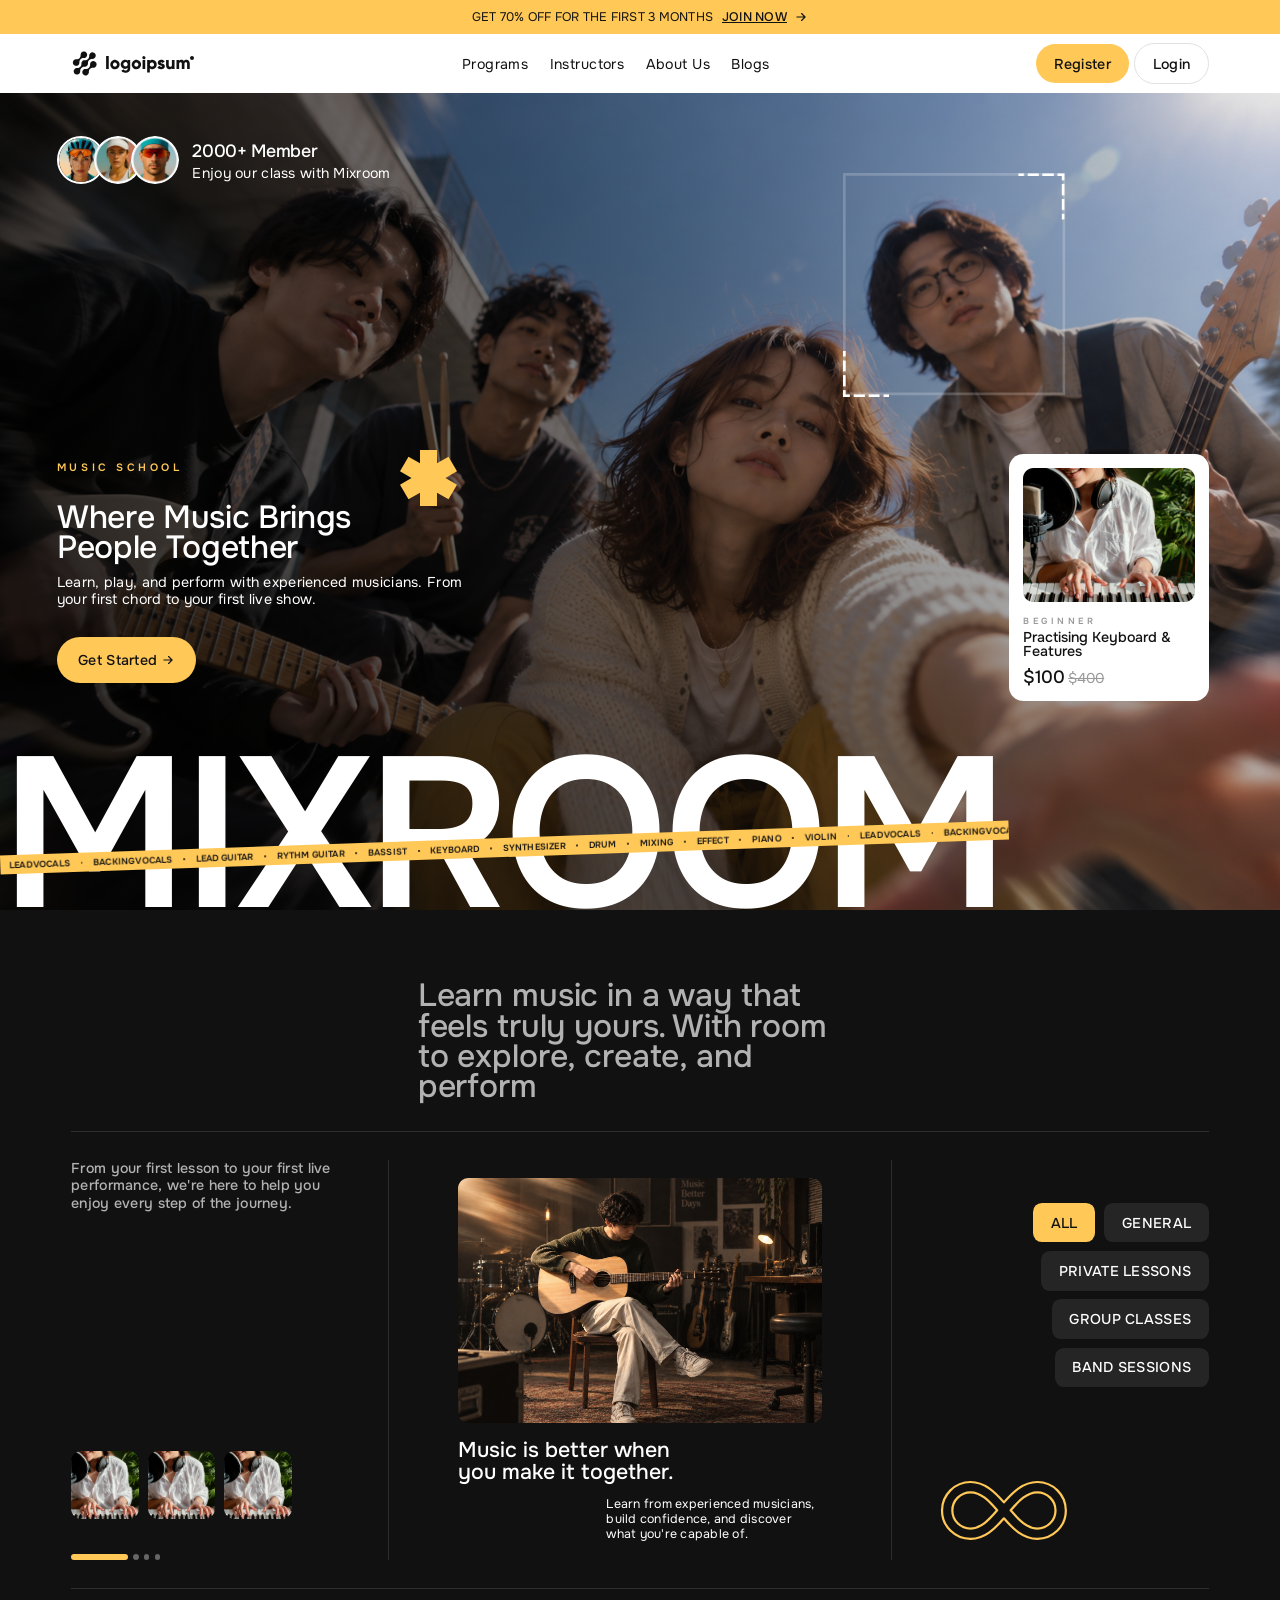
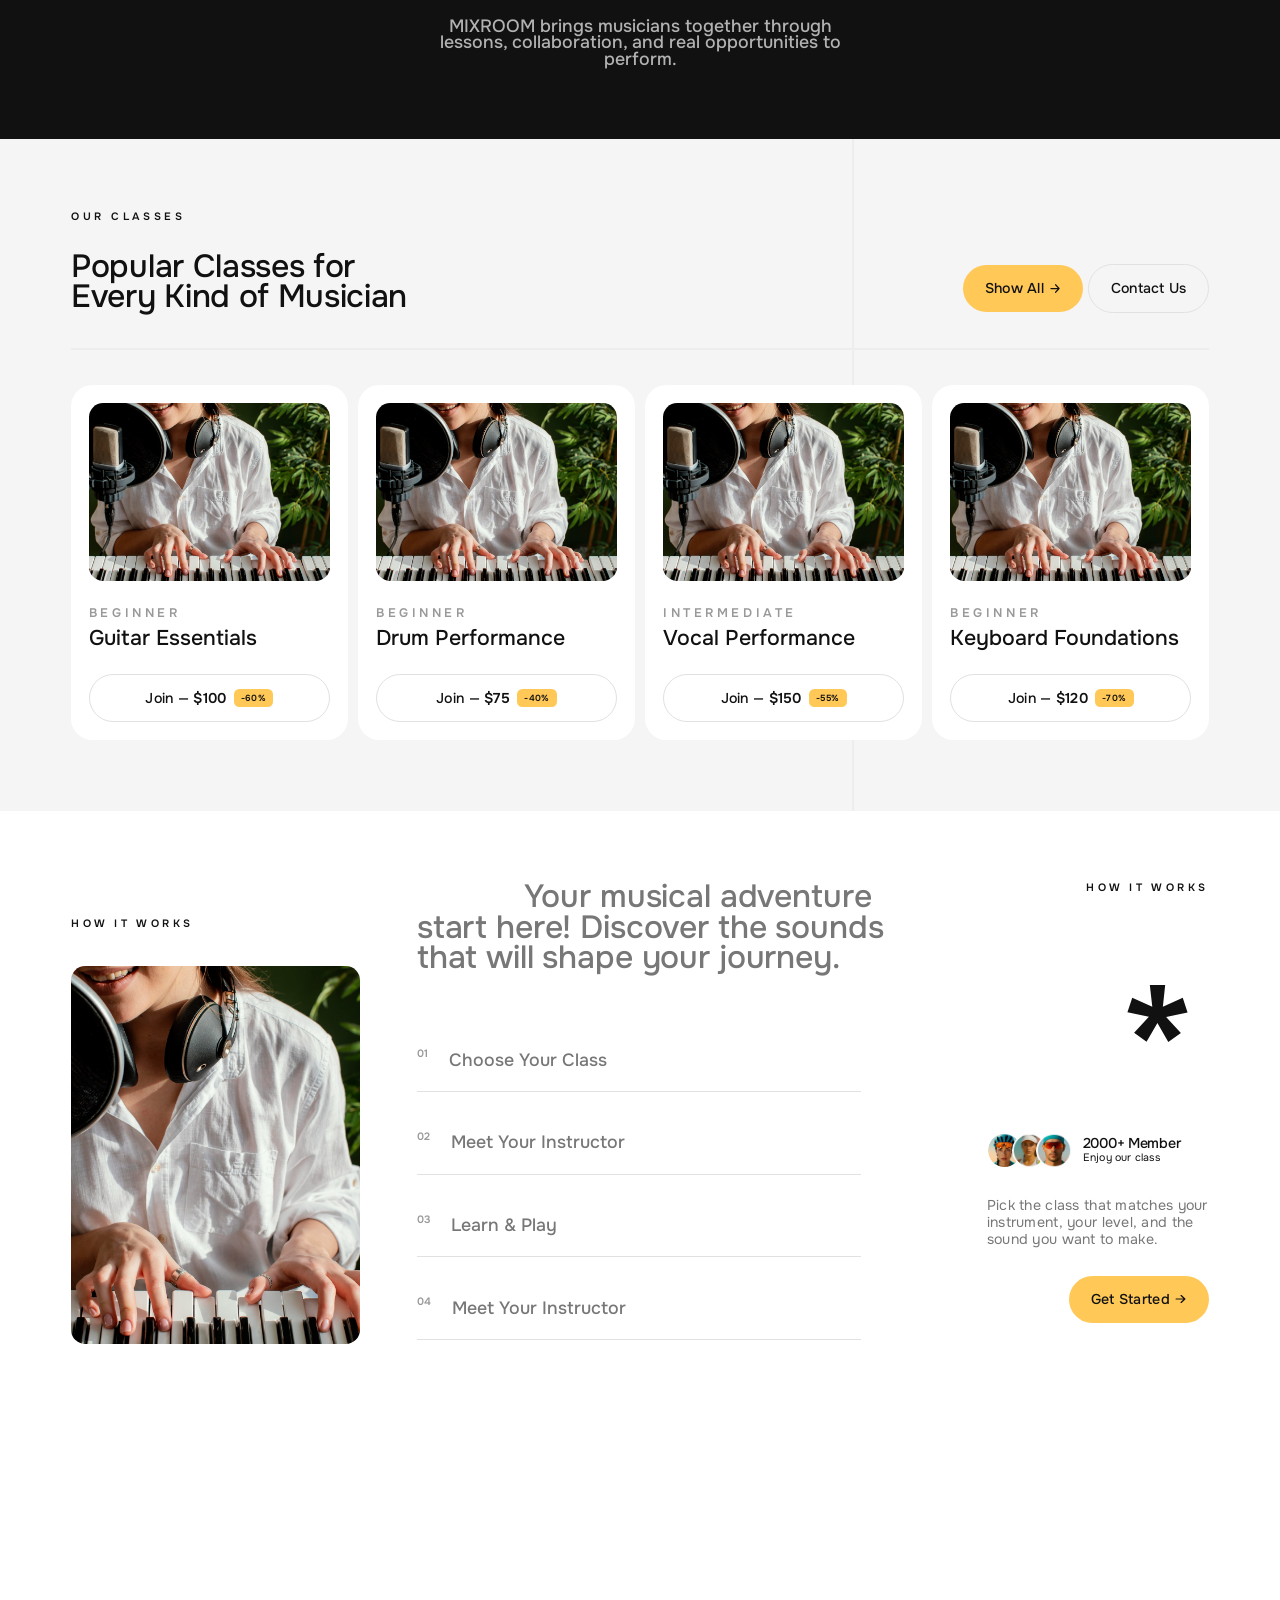
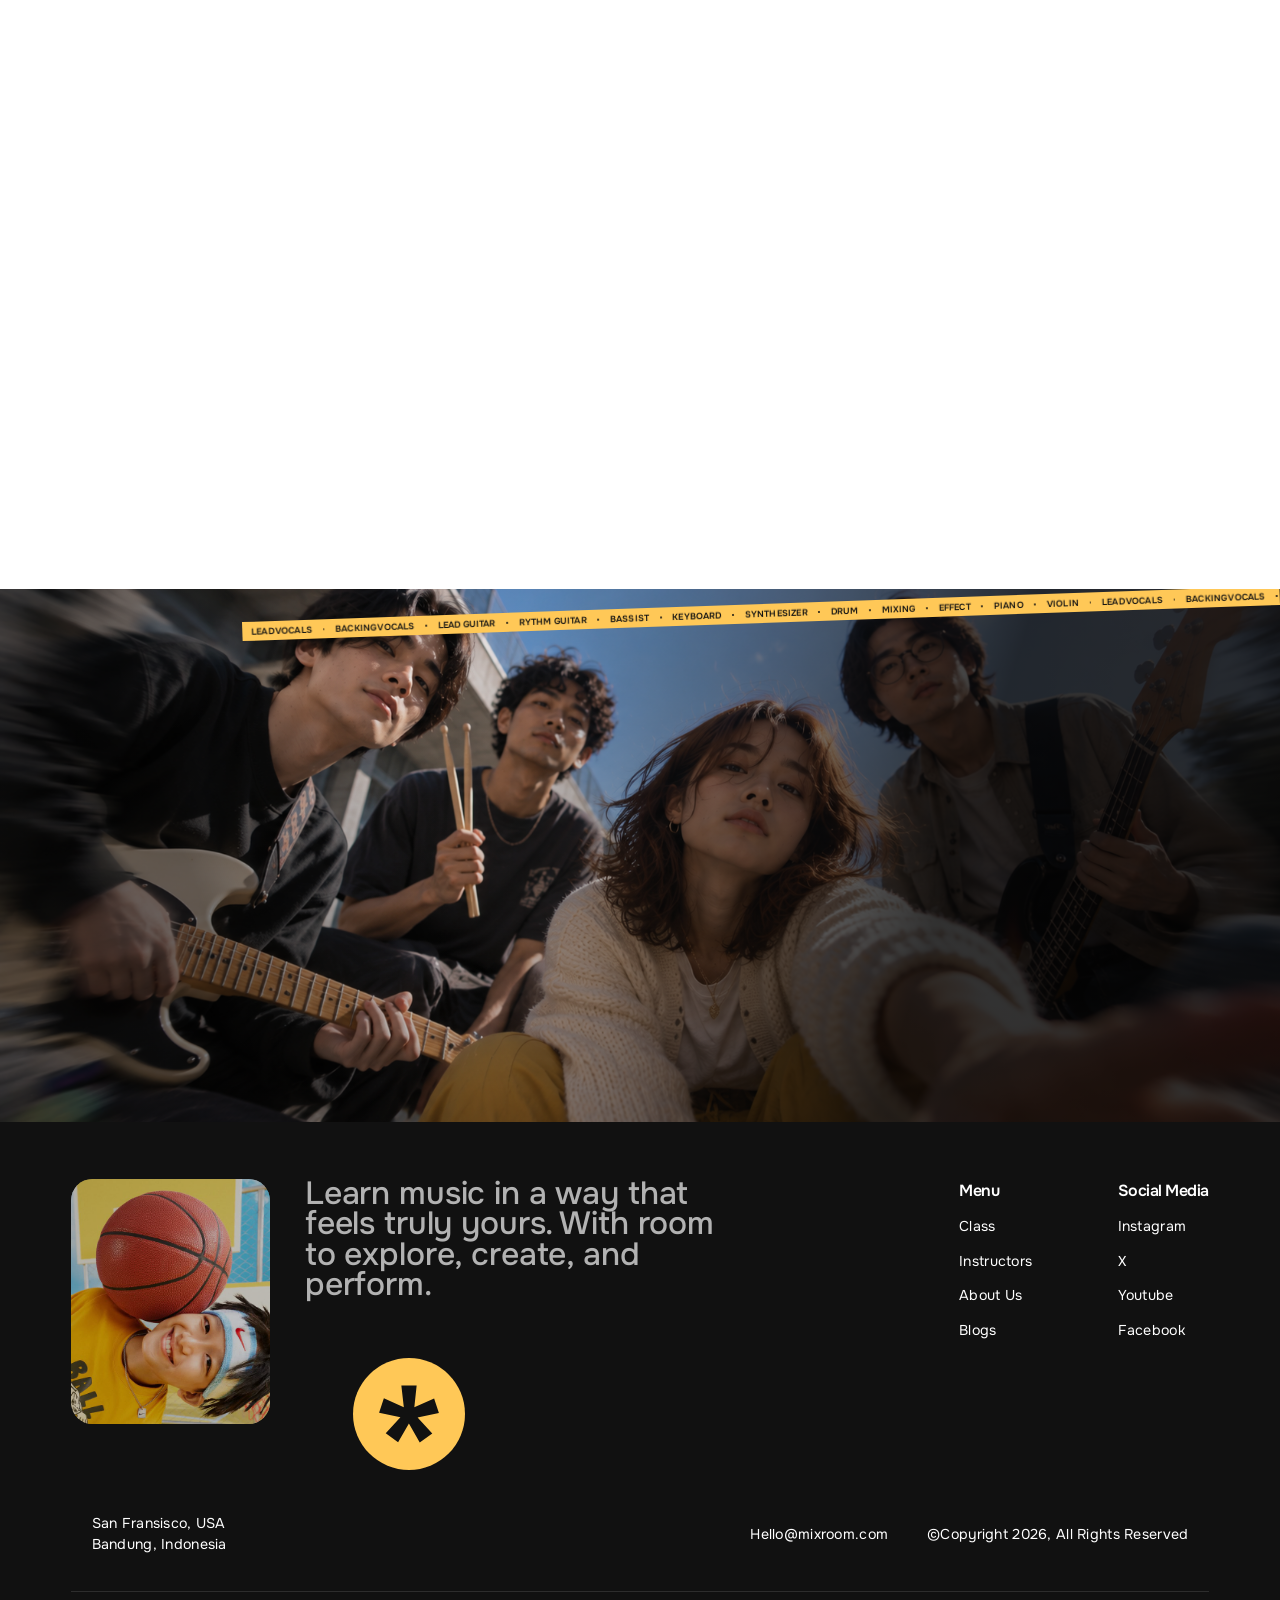
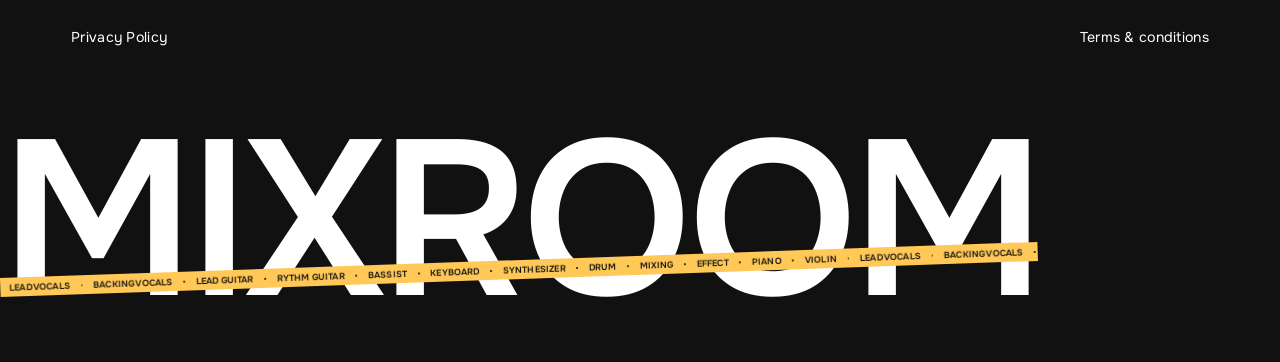
==== index.html @ 3aa2ef8a "Mixroom site: home, programs, blogs, and article pages Static, self-contained build from Figma with " ====
<!DOCTYPE html>
<html lang="en">
<head>
<meta charset="UTF-8" />
<meta name="viewport" content="width=device-width, initial-scale=1.0" />
<title>Mixroom</title>
<meta name="description" content="Mixroom — Where Music Brings People Together. Learn, play, and perform with experienced musicians." />
<link rel="preconnect" href="https://fonts.googleapis.com" />
<link rel="preconnect" href="https://fonts.gstatic.com" crossorigin />
<link href="https://fonts.googleapis.com/css2?family=Onest:wght@100..900&display=swap" rel="stylesheet" />
<link rel="stylesheet" href="styles.css" />
</head>
<body>
<div id="stage"><div id="scaler">
<div class="page">

  <!-- TOPBAR -->
  <div class="topbar">
    <p class="t">GET 70% OFF FOR THE FIRST 3 MONTHS</p>
    <div class="join">
      <a href="#">JOIN NOW</a>
      <img class="ic16" src="assets/arrow-right.svg" alt="" />
    </div>
  </div>

  <!-- NAV -->
  <div class="nav">
    <div class="nav-in">
      <img class="nav-logo" src="assets/logo.svg" alt="Mixroom" />
      <nav class="nav-links">
        <a href="program.html">Programs</a><a href="#">Instructors</a><a href="#">About Us</a><a href="blogs.html">Blogs</a>
      </nav>
      <div class="nav-cta">
        <div class="pill yellow">Register</div>
        <div class="pill ghost">Login</div>
      </div>
    </div>
  </div>

  <!-- HERO -->
  <div class="hero">
    <div class="bg"><img src="assets/hero-band.png" alt="" /><div class="grad"></div></div>

    <div class="membership anim-mem">
      <div class="avatars">
        <div class="a b"><img src="assets/ellipse-1548.png" alt=""/></div>
        <div class="a o"><img src="assets/ellipse-1549.png" alt=""/></div>
        <div class="a"><img src="assets/ellipse-1550.png" alt=""/></div>
      </div>
      <div class="mtexts">
        <div class="mc">2000+ Member</div>
        <div class="md">Enjoy our class with Mixroom</div>
      </div>
    </div>

    <svg class="deco-square" width="250" height="250" viewBox="0 0 250 250" fill="none" aria-hidden="true">
      <rect class="draw-rect" x="1.5" y="1.5" width="247" height="247" stroke="#ffffff" stroke-opacity="0.2" stroke-width="3"/>
    </svg>
    <div class="deco-br"><img src="assets/rect-34624747.png" alt=""/></div>
    <div class="deco-tr"><img src="assets/rect-34624748.png" alt=""/></div>

    <div class="hero-copy">
      <div class="eyebrow anim d1">MUSIC SCHOOL</div>
      <div class="ttl">
        <h1 class="anim d2">Where Music Brings<br>People Together</h1>
        <p class="sub anim d3">Learn, play, and perform with experienced musicians. From<br>your first chord to your first live show.</p>
      </div>
      <a class="btn yellow anim d4" href="#">Get Started <img class="ic16" src="assets/arrow-right.svg" alt=""/></a>
    </div>

    <div class="hero-card anim-card">
      <div class="img"><img src="assets/rect-34624749.png" alt=""/></div>
      <div>
        <div class="lvl">BEGINNER</div>
        <div class="nm">Practising Keyboard &amp; Features</div>
        <div class="price"><span class="now">$100</span><span class="was">$400</span></div>
      </div>
    </div>

    <div class="hero-aster"><img src="assets/asterisk2.svg" alt="" style="width:100%;height:100%"/></div>

    <div class="bigword anim-word">MIXROOM</div>
    <div class="marquee-wrap"><div class="rot"><div class="marquee"><div class="mtrack" data-marquee></div></div></div></div>
  </div>

  <!-- LEARN (dark) -->
  <div class="learn reveal">
    <h2>Learn music in a way that feels truly yours. <span class="muted">With room to explore, create, and perform</span></h2>
    <div class="hr-dark"></div>
    <div class="learn-grid">
      <div class="lg-col">
        <div class="top">From your first lesson to your first live performance, we're here to help you enjoy every step of the journey.</div>
        <div class="lg-bottom">
          <div class="thumbs">
            <div class="t"><img src="assets/rect-34624749.png" alt=""/></div>
            <div class="t"><img src="assets/rect-34624749.png" alt=""/></div>
            <div class="t"><img src="assets/rect-34624749.png" alt=""/></div>
          </div>
          <div class="dots learn-dots"></div>
        </div>
      </div>
      <div class="vr-dark"></div>
      <div class="learn-card">
        <div class="img learn-imgwrap">
          <img src="assets/rect-34624750.png" alt="" class="learn-slide"/>
          <img src="assets/rect-34624750.png" alt="" class="learn-slide learn-slide-b"/>
        </div>
        <div style="display:flex;flex-direction:column;gap:16px;width:100%">
          <h3>Music is better when you make it together.</h3>
          <div class="row"><p>Learn from experienced musicians, build confidence, and discover what you're capable of.</p></div>
        </div>
      </div>
      <div class="vr-dark"></div>
      <div class="lg-col pills">
        <div class="pill-wrap">
          <div class="cat on">ALL</div>
          <div class="cat off">GENERAL</div>
          <div class="cat off">PRIVATE LESSONS</div>
          <div class="cat off">GROUP CLASSES</div>
          <div class="cat off">BAND SESSIONS</div>
        </div>
        <div class="infinity">
          <svg viewBox="0 0 139.327 64" fill="none" aria-hidden="true" style="width:100%;height:100%;overflow:visible">
            <path class="draw-inf" d="M107.155 64C91.3003 64 80.0612 52.945 69.6637 40.8541C59.1796 53.0192 47.9751 64 32.173 64C14.432 64 0 49.6447 0 32C0 14.3553 14.432 0 32.173 0C48.0328 0 59.6146 11.2816 69.6637 22.9069C79.7072 11.2935 91.3003 0 107.155 0C124.897 0 139.327 14.3553 139.327 32C139.327 49.6447 124.889 64 107.155 64ZM77.2746 31.8833C86.6849 42.9208 95.782 52.3633 107.155 52.3633C118.493 52.3633 127.717 43.2351 127.717 32.0057C127.717 20.7824 118.493 11.6486 107.155 11.6486C95.6137 11.6429 86.5223 21.0328 77.2746 31.8833ZM32.173 11.6429C20.8352 11.6429 11.6106 20.7762 11.6106 32C11.6106 43.2295 20.8352 52.3571 32.173 52.3571C43.6038 52.3571 52.7298 42.8319 62.0528 31.872C52.7938 21.0328 43.708 11.6429 32.173 11.6429Z" fill="#FFC857" stroke="#FFC857" stroke-width="2.5" style="fill-opacity:0"/>
          </svg>
        </div>
      </div>
    </div>
    <div class="hr-dark"></div>
    <div class="tag">MIXROOM brings musicians together through lessons, collaboration, and real opportunities to perform.</div>
  </div>

  <!-- CLASSES (grey) -->
  <div class="classes">
    <div class="vline"></div>
    <div class="sec-head">
      <div class="l">
        <div class="kicker">OUR CLASSES</div>
        <div class="sec-title" style="width:386.749px">Popular Classes for Every Kind of Musician</div>
      </div>
      <div class="r" style="display:flex;gap:6px;align-items:center">
        <a class="btn yellow" href="program.html">Show All <img class="ic16" src="assets/arrow-right.svg" alt=""/></a>
        <a class="btn ghost" href="program.html" style="border-width:1.49px">Contact Us</a>
      </div>
    </div>
    <div class="hr-light"></div>
    <div class="cards" id="class-cards"></div>
  </div>

  <!-- HOW IT WORKS (pinned: scroll drives its content to completion before moving on) -->
  <div class="how-pin" id="how-pin">
   <div class="how-sticky">
    <div class="how">
    <div class="how-in">
      <div class="how-left">
        <div class="how-a">
          <div class="kicker">HOW IT WORKS</div>
          <div class="img"><img src="assets/rect-34624749.png" alt=""/></div>
        </div>
        <div class="how-b">
          <h2>Your musical adventure start here! <span class="muted">Discover the sounds that will shape your journey.</span></h2>
          <div class="steps">
            <div class="step" data-desc="Pick the class that matches your instrument, your level, and the sound you want to make."><span class="num">01</span><span class="lbl">Choose Your Class</span><img class="steparrow" src="assets/arrow-down-right.svg" alt=""/></div>
            <div class="step" data-desc="Get paired with an experienced musician who guides your progress every step of the way."><span class="num">02</span><span class="lbl">Meet Your Instructor</span><img class="steparrow" src="assets/arrow-down-right.svg" alt=""/></div>
            <div class="step" data-desc="Build your skills through practical lessons, guided practice, and songs you actually enjoy."><span class="num">03</span><span class="lbl">Learn &amp; Play</span><img class="steparrow" src="assets/arrow-down-right.svg" alt=""/></div>
            <div class="step" data-desc="Get paired with an experienced musician who guides your progress every step of the way."><span class="num">04</span><span class="lbl">Meet Your Instructor</span><img class="steparrow" src="assets/arrow-down-right.svg" alt=""/></div>
          </div>
        </div>
      </div>
      <div class="how-right">
        <div class="kicker">HOW IT WORKS</div>
        <div class="how-mark"><img src="assets/logo-mark.svg" alt="" style="width:100%;height:100%"/></div>
        <div class="how-r-b">
          <div class="how-mem">
            <div class="mem-row">
              <div class="mem-av">
                <div class="a b"><img src="assets/ellipse-1551.png" alt=""/></div>
                <div class="a o"><img src="assets/ellipse-1552.png" alt=""/></div>
                <div class="a"><img src="assets/ellipse-1553.png" alt=""/></div>
              </div>
              <div class="mem-tx"><div class="c">2000+ Member</div><div class="d">Enjoy our class</div></div>
            </div>
            <div class="p" id="how-desc">Pick the class that matches your instrument, your level, and the sound you want to make.</div>
          </div>
          <a class="btn yellow" href="#">Get Started <img class="ic16" src="assets/arrow-right.svg" alt=""/></a>
        </div>
      </div>
    </div>
    </div>
   </div>
  </div>

  <!-- SHOWCASE -->
  <div class="show reveal">
    <div class="show-head">
      <div class="l">
        <div class="kicker">SHOWCASE</div>
        <div class="sec-title">Watch Them Find Their Sound</div>
      </div>
      <div class="r">
        <div class="yearcirc"><img src="assets/showcase-circle.png" alt=""/><div class="yr">&lsquo;26</div></div>
        <div class="social-col">
          <div class="social-h"><span class="t">Our Social Media</span><img class="a" src="assets/arrow-down-right2.svg" alt=""/></div>
          <div class="social-ic">
            <div class="sic"><img src="assets/ic-instagram.svg" alt=""/></div>
            <div class="sic"><img src="assets/ic-tiktok.svg" alt=""/></div>
            <div class="sic fb"><img src="assets/ic-facebook.svg" alt=""/></div>
            <div class="sic yt"><img src="assets/ic-youtube.svg" alt=""/></div>
          </div>
        </div>
      </div>
    </div>
    <div class="gallery">
      <div class="vmarq"><div class="rot"><div class="marquee"><div class="mtrack" data-marquee></div></div></div></div>
      <div class="gal-right">
        <div class="gal-in">
          <div class="gal-clip">
            <div class="gal-imgs" id="gal-imgs"></div>
          </div>
          <div class="gal-ctrls">
            <div class="left">
              <div class="arrbtn" id="gal-prev" aria-label="Previous"><img src="assets/arrow-right1.svg" alt=""/></div>
              <div class="arrbtn" id="gal-next" aria-label="Next"><img src="assets/arrow-right2.svg" alt=""/></div>
            </div>
            <div class="gal-aster"><div class="rot"><img src="assets/asterisk3.svg" alt=""/></div></div>
          </div>
        </div>
      </div>
    </div>
  </div>

  <!-- BLOGS -->
  <div class="blogs reveal">
    <div class="blogs-head">
      <div class="l">
        <div class="kicker">BLOGS</div>
        <div class="sec-title">Ideas, Stories, and Sounds Worth Sharing</div>
      </div>
      <div class="r">
        <a class="btn yellow" href="blogs.html">View All <img class="ic16" src="assets/arrow-right.svg" alt=""/></a>
        <div class="btn round" id="blog-prev" aria-label="Previous"><img src="assets/arrow-right3.svg" alt="" style="width:19px;height:19px"/></div>
        <div class="btn round" id="blog-next" aria-label="Next"><img src="assets/arrow-right4.svg" alt="" style="width:19px;height:19px"/></div>
      </div>
    </div>
    <div class="blogs-body">
      <div class="intro">Discover practical tips, musician stories, and fresh perspectives to help you learn, play, and enjoy music even more.</div>
      <div class="blog-cards" id="blog-cards"></div>
    </div>
    <div class="dots blog-dots"></div>
  </div>

  <!-- CTA -->
  <div class="cta">
    <div class="bg"><img src="assets/hero-band.png" alt=""/><div class="grad"></div></div>
    <div class="bigword">MIXROOM</div>
    <div class="marquee-wrap"><div class="rot"><div class="marquee"><div class="mtrack" data-marquee></div></div></div></div>
    <div class="cta-content">
      <div class="cta-row">
        <div class="eyebrow anim-c d1">MUSIC SCHOOL</div>
        <div class="r">
          <div class="h anim-c d2"><h2>Ready to turn your passion for music into something you can truly play</h2></div>
          <a class="btn yellow anim-c d3" href="#">Get Started <img class="ic16" src="assets/arrow-right.svg" alt=""/></a>
        </div>
      </div>
      <p class="cta-note anim-c d4">Whether you're picking up an instrument for the first time or ready to take the stage, there's a place for you at MIXROOM.</p>
    </div>
  </div>

  <!-- FOOTER -->
  <div class="footer">
    <div class="impact">
      <div class="impact-l">
        <div class="impact-card"><img src="assets/impact-card.png" alt=""/><div class="ov"></div></div>
        <div class="impact-title" id="impact-title">Learn music in a way that feels truly yours. <span class="muted">With room to explore, create, and perform.</span></div>
      </div>
      <div class="menus">
        <div class="mcol">
          <div class="h">Menu</div>
          <a href="#">Class</a><a href="#">Instructors</a><a href="#">About Us</a><a href="#">Blogs</a>
        </div>
        <div class="mcol">
          <div class="h">Social Media</div>
          <a href="#">Instagram</a><a href="#">X</a><a href="#">Youtube</a><a href="#">Facebook</a>
        </div>
      </div>
    </div>

    <div class="foot-logo"><img src="assets/logo-mark-big.svg" alt="" style="width:100%;height:100%"/></div>

    <div class="foot-content">
      <div class="foot-row">
        <div><p>San Fransisco, USA</p><p>Bandung, Indonesia</p></div>
        <div class="info">
          <p>Hello@mixroom.com</p>
          <p>©Copyright 2026, All Rights Reserved</p>
        </div>
      </div>
      <div class="foot-div">
        <div class="line"></div>
        <div class="foot-links"><p>Privacy Policy</p><p>Terms &amp; conditions</p></div>
      </div>
    </div>

    <div class="foot-big">
      <div class="word">MIXROOM</div>
      <div class="marquee-wrap"><div class="rot"><div class="marquee"><div class="mtrack" data-marquee></div></div></div></div>
    </div>
  </div>

</div>
</div></div>

<script src="app.js"></script>
</body>
</html>
---- styles.css ----
:root{
    --yellow:#ffc857;
    --ink:#111111;
    --f:'Onest', -apple-system, system-ui, sans-serif;
  }
  *{margin:0;padding:0;box-sizing:border-box;}
  html{-webkit-font-smoothing:antialiased;overflow-x:hidden;}
  html,body{background:#111;}
  body{font-family:var(--f);color:var(--ink);}
  img{display:block;}
  p{margin:0;}

  /* ---- responsive scale via zoom (keeps position:sticky working); off-screen sections are skipped for smooth scroll ---- */
  #stage{width:100%;}
  #scaler{width:1440px;}
  /* skip painting whole sections while they're off-screen (major scroll-perf win) */
  .learn,.show,.blogs{content-visibility:auto;}
  .learn{contain-intrinsic-size:auto 878px;}
  .show{contain-intrinsic-size:auto 849px;}
  .blogs{contain-intrinsic-size:auto 521px;}
  /* how-it-works pin: section stays put while scroll drives its content */
  .how-pin{position:relative;background:#fff;}
  .how-sticky{position:sticky;top:0;overflow:hidden;}

  .page{width:1440px;background:#fff;display:flex;flex-direction:column;align-items:flex-start;}

  /* Desktop-1 frame: exactly 1440x1024 like Figma; hero fills remaining height */
  .desktop1{background:#fff;width:1440px;height:1024px;overflow:hidden;display:flex;flex-direction:column;align-items:flex-start;}

  .reg{font-weight:400;}
  .med{font-weight:500;}
  .semi{font-weight:600;}
  .bold{font-weight:700;}

  .btn{display:inline-flex;align-items:center;justify-content:center;gap:4px;border-radius:40px;cursor:pointer;
       font-weight:500;font-size:16px;letter-spacing:.32px;color:var(--ink);white-space:nowrap;text-decoration:none;}
  .btn.yellow{background:var(--yellow);padding:16px 24px;}
  .btn.ghost{border:1px solid #e1e1e1;padding:16px 24px;color:var(--ink);}
  .btn.round{padding:16px;border:1px solid #e1e1e1;border-radius:40px;}
  .ic16{width:16px;height:16px;flex:none;}
  .ic{display:block;}

  /* ===================== TOPBAR ===================== */
  .topbar{background:var(--yellow);display:flex;gap:10px;align-items:center;justify-content:center;padding:10px;width:1440px;}
  .topbar .t{font-size:14px;letter-spacing:.28px;color:var(--ink);white-space:nowrap;font-weight:400;}
  .topbar .join{display:flex;gap:8px;align-items:center;}
  .topbar .join a{font-weight:500;font-size:14px;letter-spacing:.28px;color:var(--ink);text-decoration:underline;text-underline-position:from-font;}

  /* ===================== NAV ===================== */
  .nav{background:#fff;display:flex;align-items:center;justify-content:center;padding:12px 80px;width:1440px;position:sticky;top:0;z-index:50;transition:box-shadow .25s ease;}
  .nav.nav-stuck{box-shadow:0 6px 24px rgba(0,0,0,.08);}
  .nav-in{display:flex;height:43px;align-items:center;justify-content:space-between;width:1280px;}
  .nav-logo{height:30px;width:140px;}
  .nav-links{display:flex;gap:24px;align-items:center;font-weight:400;font-size:16px;letter-spacing:.48px;color:var(--ink);white-space:nowrap;}
  .nav-links a{color:var(--ink);text-decoration:none;}
  .nav-cta{display:flex;gap:6px;align-items:center;}
  .pill{display:flex;flex-direction:column;align-items:center;justify-content:center;padding:12px 20px;border-radius:40px;font-weight:500;font-size:16px;letter-spacing:.32px;color:var(--ink);white-space:nowrap;cursor:pointer;}
  .pill.yellow{background:var(--yellow);}
  .pill.ghost{border:1px solid #e1e1e1;}

  /* ===================== HERO ===================== */
  .hero{position:relative;width:1440px;height:919px;overflow:hidden;}
  .hero .bg{position:absolute;inset:0;pointer-events:none;}
  .hero .bg img{position:absolute;inset:0;width:100%;height:100%;object-fit:cover;}
  .hero .bg .grad{position:absolute;inset:0;background:linear-gradient(59.224deg, rgba(0,0,0,.8) 15.486%, rgba(0,0,0,.08) 98.535%);}

  .hero-copy{position:absolute;left:64px;top:414px;width:529px;display:flex;flex-direction:column;gap:32px;align-items:flex-start;}
  .eyebrow{font-weight:600;font-size:12px;letter-spacing:4px;color:var(--yellow);white-space:nowrap;}
  .hero-copy .ttl{display:flex;flex-direction:column;gap:12px;color:#fff;}
  .hero-copy h1{font-weight:500;font-size:36px;letter-spacing:-.36px;line-height:.95;width:auto;white-space:nowrap;}
  .hero-copy .sub{font-weight:400;font-size:16px;letter-spacing:.32px;line-height:1.2;width:auto;white-space:nowrap;}

  .membership{position:absolute;left:64px;top:48px;display:flex;gap:14.913px;align-items:center;}
  .avatars{display:flex;align-items:center;}
  .avatars .a{width:54px;height:54px;border-radius:70px;overflow:hidden;display:flex;align-items:center;justify-content:center;}
  .avatars .a img{width:100%;height:100%;object-fit:cover;}
  .avatars .a.b{border:3px solid #fff;margin-right:-12.201px;}
  .avatars .a.o{margin-right:-12.201px;}
  .mtexts{display:flex;flex-direction:column;align-items:flex-start;}
  .mtexts .mc{font-weight:500;font-size:20px;letter-spacing:-.4px;line-height:1.5;color:#fff;}
  .mtexts .md{font-weight:400;font-size:16px;letter-spacing:.32px;line-height:1.2;color:#fff;}

  .deco-square{position:absolute;left:948.31px;top:90px;width:250px;height:250px;overflow:visible;}
  .draw-rect{stroke-dasharray:988;stroke-dashoffset:988;}
  .play .draw-rect{animation:draw988 1.5s cubic-bezier(.6,.02,.2,1) .55s forwards;}
  @keyframes draw988{to{stroke-dashoffset:0;}}
  .deco-br{position:absolute;left:948.31px;top:290px;width:50px;height:50px;opacity:0;}
  .deco-tr{position:absolute;left:1146.94px;top:91.53px;width:50px;height:50px;transform:rotate(180deg);opacity:0;}
  .play .deco-br,.play .deco-tr{animation:fadeIn .7s ease 1.5s forwards;}
  .deco-br img,.deco-tr img{width:51.5px;height:51.5px;}

  .hero-card{position:absolute;left:1135px;top:406px;width:225px;background:#fff;border-radius:16px;padding:16px;display:flex;flex-direction:column;gap:16px;align-items:flex-start;}
  .hero-card .img{height:150px;width:100%;border-radius:12px;overflow:hidden;}
  .hero-card .img img{width:100%;height:100%;object-fit:cover;}
  .hero-card .lvl{font-weight:600;font-size:10px;letter-spacing:4px;color:#999;text-transform:uppercase;line-height:1.2;}
  .hero-card .nm{font-weight:500;font-size:16px;color:var(--ink);line-height:1;margin-top:4px;}
  .hero-card .price{display:flex;gap:4px;align-items:baseline;white-space:nowrap;margin-top:12px;}
  .hero-card .price .now{font-weight:500;font-size:20px;letter-spacing:-.4px;color:var(--ink);line-height:1;}
  .hero-card .price .was{font-weight:400;font-size:16px;color:#999;line-height:1;text-decoration:line-through;}

  .hero-aster{position:absolute;left:450.51px;top:401.12px;width:64px;height:62.877px;}

  /* Big MIXROOM word + marquee */
  .bigword{position:absolute;font-weight:600;color:#fff;font-size:250px;letter-spacing:-7.5px;line-height:1;white-space:nowrap;}
  .hero .bigword{left:0;bottom:-37px;font-size:240px;}
  .marquee{background:var(--yellow);overflow:hidden;padding:4px 10px;width:1168px;height:100%;display:flex;align-items:center;}
  .mtrack{display:flex;gap:12px;align-items:center;width:max-content;will-change:transform;animation:marquee-scroll 100s linear infinite;}
  .marquee p{font-weight:600;font-size:10px;letter-spacing:.2px;color:var(--ink);white-space:nowrap;}
  .marquee .d{width:2px;height:2px;flex:none;}
  @keyframes marquee-scroll{from{transform:translateX(0);}to{transform:translateX(-50%);}}
  .hero .marquee-wrap{position:absolute;left:0;top:817.63px;width:1135px;height:61.75px;display:flex;align-items:center;justify-content:center;}
  .hero .marquee{width:1135px;}
  .marquee-wrap .rot{transform:rotate(-2deg);}

  /* ===================== SECTION: LEARN (dark) ===================== */
  .learn{background:#111;display:flex;flex-direction:column;gap:32px;align-items:center;justify-content:center;padding:80px;width:1440px;}
  .learn h2{font-weight:500;font-size:36px;letter-spacing:-.16px;color:#fff;width:500px;line-height:.95;}
  .learn h2 .muted{color:#b2b2b2;}
  .hr-dark{height:1px;width:100%;background:rgba(255,255,255,.12);}
  .learn-grid{display:flex;align-items:stretch;justify-content:space-between;width:100%;}
  .lg-col{width:300px;display:flex;flex-direction:column;justify-content:space-between;}
  .lg-col .top{font-weight:500;font-size:16px;letter-spacing:.32px;color:#b2b2b2;line-height:1.2;width:100%;}
  .lg-bottom{display:flex;flex-direction:column;gap:40px;align-items:flex-start;}
  .thumbs{display:flex;gap:10px;align-items:center;}
  .thumbs .t{width:76px;height:76px;border-radius:12px;overflow:hidden;}
  .thumbs .t img{width:100%;height:100%;object-fit:cover;}
  .dots{display:flex;gap:6px;align-items:center;}
  .dots .bar{width:64px;height:6px;border-radius:6px;background:var(--yellow);}
  .dots .dt{width:6px;height:6px;border-radius:6px;}
  .vr-dark{width:1px;align-self:stretch;background:rgba(255,255,255,.12);}
  .learn-card{background:#111;display:flex;flex-direction:column;gap:20px;align-items:flex-start;padding:20px;border-radius:16px;width:450px;}
  .learn-card .img{height:275px;width:100%;border-radius:12px;overflow:hidden;}
  .learn-card .img img{width:100%;height:100%;object-fit:cover;}
  .learn-card h3{font-weight:500;font-size:24px;color:#fff;width:285.56px;line-height:1;}
  .learn-card .row{display:flex;align-items:center;justify-content:flex-end;width:100%;}
  .learn-card .row p{font-weight:400;font-size:14px;letter-spacing:.28px;color:#fff;width:242.855px;line-height:1.2;}
  .lg-col.pills{padding-bottom:24px;}
  .pill-wrap{display:flex;flex-wrap:wrap;gap:10px;align-items:flex-start;justify-content:flex-end;padding-top:48px;width:100%;}
  .cat{display:flex;align-items:center;justify-content:center;padding:12px 20px;border-radius:10px;font-weight:500;font-size:16px;letter-spacing:.32px;white-space:nowrap;}
  .cat.on{background:var(--yellow);color:var(--ink);}
  .cat.off{background:#252525;color:#fff;}
  .infinity{width:139.327px;height:64px;}
  .learn .tag{font-weight:500;font-size:20px;color:#b2b2b2;text-align:center;width:500px;line-height:.95;}

  /* ===================== SECTION: CLASSES (grey) ===================== */
  .classes{background:#f5f5f5;display:flex;flex-direction:column;gap:40px;align-items:flex-start;justify-content:center;padding:80px;width:1440px;position:relative;overflow:hidden;}
  .classes .vline{position:absolute;top:0;left:calc(50% + 240px);transform:translateX(-50%);width:2px;height:755.159px;background:#ededed;z-index:0;}
  .classes .sec-head,.classes .hr-light,.classes .cards{position:relative;z-index:1;}
  .sec-head{display:flex;align-items:flex-end;justify-content:space-between;width:100%;}
  .sec-head .l{display:flex;flex-direction:column;gap:32px;align-items:flex-start;color:var(--ink);}
  .kicker{font-weight:600;font-size:12px;letter-spacing:4px;white-space:nowrap;line-height:1.2;}
  .sec-title{font-weight:500;font-size:36px;letter-spacing:-.36px;line-height:.95;}
  .hr-light{height:2px;width:100%;background:#ededed;}
  .cards{display:flex;gap:12px;align-items:flex-start;width:100%;}
  .card{background:#fff;flex:1 0 0;min-width:0;display:flex;flex-direction:column;gap:28px;align-items:flex-start;padding:20px;border-radius:24px;}
  .card .img{height:200px;width:100%;border-radius:16px;overflow:hidden;}
  .card .img img{width:100%;height:100%;object-fit:cover;}
  .card .meta{display:flex;flex-direction:column;gap:8px;width:100%;}
  .card .lvl{font-weight:600;font-size:14px;letter-spacing:4px;color:#999;text-transform:uppercase;line-height:1.2;}
  .card .nm{font-weight:500;font-size:24px;color:var(--ink);line-height:1;}
  .join-btn{display:flex;gap:8px;align-items:center;justify-content:center;padding:16px 20px;border:1px solid #e1e1e1;border-radius:40px;width:100%;}
  .join-btn .jt{font-weight:500;font-size:16px;letter-spacing:.32px;color:var(--ink);white-space:nowrap;line-height:1.2;}
  .join-btn .jt b{font-weight:600;}
  .badge{background:var(--yellow);display:flex;align-items:center;justify-content:center;padding:4px 8px;border-radius:6px;font-weight:600;font-size:10px;letter-spacing:.4px;color:var(--ink);line-height:1.2;white-space:nowrap;}

  /* ===================== SECTION: HOW IT WORKS (white) ===================== */
  .how{background:#fff;display:flex;flex-direction:column;justify-content:center;padding:80px;width:1440px;overflow:hidden;}
  .how-in{display:flex;align-items:flex-start;justify-content:space-between;width:100%;}
  .how-left{display:flex;gap:64px;align-items:flex-start;}
  .how-a{display:flex;flex-direction:column;gap:40px;align-items:flex-start;padding-top:40px;}
  .how-a .img{width:325px;height:425px;border-radius:16px;overflow:hidden;}
  .how-a .img img{width:100%;height:100%;object-fit:cover;}
  .how-b{display:flex;flex-direction:column;gap:64px;align-items:flex-start;justify-content:center;}
  .how-b h2{font-weight:500;font-size:36px;letter-spacing:-.16px;width:550px;line-height:.95;text-indent:120px;}
  .how-b h2 .muted{color:#777;}
  .steps{display:flex;flex-direction:column;gap:24px;align-items:flex-start;width:100%;}
  .step{display:flex;gap:24px;align-items:center;padding:16px 0;border-bottom:1px solid #e1e1e1;width:500px;white-space:nowrap;transition:width .5s cubic-bezier(.22,.61,.36,1), border-color .5s ease;}
  .step .num{font-weight:600;font-size:12px;letter-spacing:-.12px;color:#999;text-transform:uppercase;line-height:1.2;transition:color .5s ease;align-self:flex-start;padding-top:4px;}
  .step .lbl{font-weight:500;font-size:20px;color:#777;line-height:1;letter-spacing:0;transition:font-size .5s cubic-bezier(.22,.61,.36,1), color .5s ease, letter-spacing .5s ease;}
  .step .steparrow{width:0;height:36px;opacity:0;object-fit:contain;flex:none;transition:width .5s cubic-bezier(.22,.61,.36,1), opacity .45s ease;}
  .step.active{border-bottom:1px solid #111;width:100%;}
  .step.active .num{color:#111;}
  .step.active .lbl{font-size:36px;color:#111;letter-spacing:-.36px;}
  .step.active .steparrow{width:36px;opacity:1;}
  .how-right{display:flex;flex-direction:column;align-items:flex-end;justify-content:space-between;align-self:stretch;width:250px;padding-bottom:24px;}
  .how-mark{width:115.304px;height:64px;}
  .how-r-b{display:flex;flex-direction:column;gap:32px;align-items:flex-end;width:100%;}
  .how-mem{display:flex;flex-direction:column;gap:32px;align-items:flex-start;width:100%;}
  .mem-row{display:flex;gap:12px;align-items:center;width:100%;}
  .mem-av{display:flex;align-items:center;}
  .mem-av .a{width:40px;height:40px;border-radius:52px;overflow:hidden;display:flex;align-items:center;justify-content:center;}
  .mem-av .a img{width:100%;height:100%;object-fit:cover;}
  .mem-av .a.b{border:2.222px solid #fff;margin-right:-12px;}
  .mem-av .a.o{margin-right:-12px;}
  .mem-tx{display:flex;flex-direction:column;align-items:flex-start;color:#111;white-space:nowrap;}
  .mem-tx .c{font-weight:500;font-size:16px;letter-spacing:-.32px;line-height:1.2;}
  .mem-tx .d{font-weight:400;font-size:12px;letter-spacing:.24px;line-height:1.2;}
  .how-mem .p{font-weight:400;font-size:16px;letter-spacing:.32px;color:#777;line-height:1.2;width:100%;}

  /* ===================== SECTION: SHOWCASE (white) ===================== */
  .show{background:#fff;display:flex;flex-direction:column;gap:40px;align-items:flex-start;justify-content:center;padding:64px 80px;width:1440px;}
  .show-head{display:flex;align-items:flex-start;justify-content:space-between;padding-right:24px;width:100%;}
  .show-head .l{display:flex;flex-direction:column;gap:32px;align-items:flex-start;color:#111;}
  .show-head .l .sec-title{width:335.667px;}
  .show-head .r{display:flex;gap:100px;align-items:flex-start;padding-top:40px;}
  .yearcirc{width:300px;height:150px;border-radius:150px;overflow:hidden;position:relative;}
  .yearcirc img{width:100%;height:100%;object-fit:cover;}
  .yearcirc .yr{position:absolute;right:213.72px;bottom:50.19px;transform:translate(100%,50%);font-weight:700;font-size:164.534px;letter-spacing:-1.6453px;color:var(--yellow);line-height:.95;white-space:nowrap;}
  .social-col{display:flex;flex-direction:column;gap:40px;align-items:flex-start;}
  .social-h{display:flex;gap:8px;align-items:center;}
  .social-h .t{font-weight:500;font-size:20px;color:#111;line-height:1;white-space:nowrap;}
  .social-h .a{width:20px;height:20px;flex:none;}
  .social-ic{display:flex;gap:8px;align-items:center;}
  .sic{width:56px;height:56px;flex:none;border:1px solid #e1e1e1;display:flex;align-items:center;justify-content:center;border-radius:40px;box-sizing:border-box;}
  .sic img{width:24px;height:24px;}
  .sic.fb img{width:11.666px;height:24px;}

  .gallery{display:flex;height:491px;align-items:flex-end;justify-content:space-between;padding-left:64px;width:100%;}
  .vmarq{width:21px;height:550px;display:flex;align-items:center;justify-content:center;flex:none;}
  .vmarq .rot{transform:rotate(-90deg);}
  .vmarq .marquee{width:550px;height:21px;}
  .gal-right{flex:1 0 0;min-width:0;display:flex;flex-direction:column;align-items:flex-end;justify-content:center;padding-left:100px;}
  .gal-in{display:flex;flex-direction:column;gap:32px;align-items:flex-start;position:relative;}
  .gal-clip{overflow:hidden;width:100%;}
  .gal-imgs{position:relative;width:1074px;height:400px;}
  .gal-imgs .xlayer{display:flex;gap:12px;align-items:center;}
  .gal-imgs .g{height:400px;border-radius:16px;overflow:hidden;flex:none;}
  .gal-imgs .g img{width:100%;height:100%;object-fit:cover;}
  .gal-imgs .g1{width:300px;}
  .gal-imgs .g2{width:450px;}
  .gal-imgs .g3{width:300px;}
  .gal-ctrls{display:flex;align-items:flex-start;justify-content:space-between;padding-right:40px;width:100%;position:relative;}
  .gal-ctrls .left{display:flex;gap:8px;align-items:flex-start;}
  .arrbtn{border:1px solid #e1e1e1;display:flex;align-items:center;justify-content:center;padding:16px;border-radius:40px;}
  .arrbtn img{width:24px;height:24px;}
  .gal-aster{position:absolute;left:731.65px;top:-137.04px;width:194.647px;height:193.041px;display:flex;align-items:center;justify-content:center;}
  .gal-aster .rot{transform:rotate(19.92deg);}
  .gal-aster .rot img{width:152.679px;height:150px;}

  /* ===================== SECTION: BLOGS (white) ===================== */
  .blogs{background:#fff;display:flex;flex-direction:column;gap:40px;align-items:flex-end;justify-content:center;padding:40px 80px;width:1440px;}
  .blogs-head{display:flex;align-items:flex-end;justify-content:space-between;width:100%;}
  .blogs-head .l{display:flex;flex-direction:column;gap:32px;align-items:flex-start;color:#111;}
  .blogs-head .l .sec-title{width:386.749px;}
  .blogs-head .r{display:flex;gap:6px;align-items:center;justify-content:center;}
  .blogs-body{display:flex;align-items:flex-end;justify-content:space-between;padding-left:60px;width:100%;}
  .blogs-body .intro{font-weight:400;font-size:16px;letter-spacing:.32px;color:#111;width:250px;line-height:1.2;}
  .blog-cards{position:relative;overflow:hidden;width:846px;height:241px;flex:none;}
  .blog-cards .xlayer{display:flex;gap:12px;align-items:stretch;}
  .bcard{background:#f5f5f5;display:flex;gap:28px;align-items:stretch;padding:8px;border-radius:24px;width:593px;flex:none;box-sizing:border-box;text-decoration:none;color:#111;}
  .bcard.mirror{flex-direction:row-reverse;}
  .bcard .content{flex:1;min-width:0;display:flex;flex-direction:column;justify-content:space-between;align-self:stretch;padding:24px 0 24px 24px;}
  .bcard .date{display:flex;gap:10px;align-items:center;}
  .bcard .date .dt{font-weight:500;font-size:24px;color:#111;line-height:1;white-space:nowrap;}
  .bcard .date .sc{width:89.343px;height:24px;transform:scaleY(-1);}
  .bcard .foot{display:flex;flex-direction:column;gap:12px;align-items:flex-start;}
  .bcard .foot .ttl{font-weight:500;font-size:20px;color:#111;width:300px;line-height:1;}
  .bcard .thumb{width:225px;height:225px;border-radius:16px;overflow:hidden;flex:none;}
  .bcard .thumb img{width:100%;height:100%;object-fit:cover;}

  /* ===================== SECTION: CTA (image) ===================== */
  .cta{position:relative;width:1440px;height:600px;overflow:hidden;}
  .cta .bg{position:absolute;inset:0;pointer-events:none;}
  .cta .bg img{position:absolute;inset:0;width:100%;height:100%;object-fit:cover;}
  .cta .bg .grad{position:absolute;inset:0;background:
      linear-gradient(70.61deg, rgba(0,0,0,.5) 18.96%, rgba(0,0,0,0) 36.35%),
      linear-gradient(-72.7deg, rgba(0,0,0,.8) 28.148%, rgba(0,0,0,.08) 63.225%);}
  .cta .bigword{left:271.99px;top:-80px;line-height:1.2;}
  .cta .marquee-wrap{position:absolute;left:271.98px;top:-2.37px;width:1168.021px;height:61.75px;display:flex;align-items:center;justify-content:center;}
  .cta-content{position:absolute;left:50%;transform:translateX(-50%);top:176.5px;width:1280px;display:flex;flex-direction:column;gap:40px;align-items:flex-start;}
  .cta-row{display:flex;align-items:flex-start;justify-content:space-between;width:100%;}
  .cta-row .r{display:flex;flex-direction:column;gap:32px;align-items:flex-start;width:450px;}
  .cta-row .r .h{padding-top:40px;width:100%;}
  .cta-row .r h2{font-weight:500;font-size:36px;letter-spacing:-.36px;color:#fff;line-height:.95;width:100%;}
  .cta-note{font-weight:500;font-size:18px;letter-spacing:.36px;color:#fff;width:320px;line-height:1.2;}

  /* ===================== FOOTER ===================== */
  .footer{background:#111;width:1440px;position:relative;height:871px;}
  .impact{position:absolute;left:0;top:64px;width:1440px;display:flex;align-items:flex-start;justify-content:space-between;padding:0 80px;}
  .impact-l{display:flex;gap:39px;align-items:flex-start;}
  .impact-card{width:224px;height:276px;border-radius:24px;position:relative;overflow:hidden;}
  .impact-card img{position:absolute;height:166.14%;left:-29.1%;top:-5.29%;width:149.09%;max-width:none;}
  .impact-card .ov{position:absolute;inset:0;background:rgba(0,0,0,.24);border-radius:24px;}
  .impact-title{width:500px;font-weight:500;font-size:36px;letter-spacing:-.16px;color:#fff;line-height:.95;}
  .impact-title .muted{color:#b2b2b2;}
  .menus{display:flex;gap:96px;align-items:center;color:#fff;}
  .mcol{display:flex;flex-direction:column;gap:15px;align-items:flex-start;}
  .mcol .h{font-weight:600;font-size:18px;letter-spacing:-.54px;line-height:1.5;}
  .mcol a{font-weight:400;font-size:16px;letter-spacing:.32px;line-height:1.5;color:#fff;text-decoration:none;white-space:nowrap;}
  .foot-logo{position:absolute;left:397.63px;top:265px;width:126px;height:126px;}
  .foot-content{position:absolute;left:0;top:440px;width:1440px;display:flex;flex-direction:column;gap:40px;align-items:center;padding:0 80px;}
  .foot-row{display:flex;align-items:center;justify-content:space-between;width:1234px;font-weight:400;font-size:16px;letter-spacing:.32px;color:#fff;white-space:nowrap;}
  .foot-row .info{display:flex;gap:44px;align-items:center;}
  .foot-row p{line-height:1.5;}
  .foot-div{display:flex;flex-direction:column;gap:40px;align-items:flex-start;width:100%;}
  .foot-div .line{height:1px;width:100%;background:rgba(255,255,255,.12);}
  .foot-links{display:flex;align-items:flex-start;justify-content:space-between;width:100%;font-weight:400;font-size:16px;letter-spacing:.32px;color:#fff;white-space:nowrap;}
  .foot-big{position:absolute;left:0;top:692px;width:1168.021px;height:179px;overflow:visible;}
  .foot-big .word{position:relative;top:-28px;font-weight:600;font-size:248px;line-height:1;color:#fff;letter-spacing:-7.5px;white-space:nowrap;}
  .foot-big .marquee-wrap{position:absolute;left:0;top:118.39px;width:1168.021px;height:61.75px;display:flex;align-items:center;justify-content:center;}

  /* ===================== ANIMATIONS ===================== */
  @keyframes fadeUp{from{opacity:0;transform:translateY(24px);}to{opacity:1;transform:translateY(0);}}
  @keyframes fadeInRight{from{opacity:0;transform:translateX(40px);}to{opacity:1;transform:translateX(0);}}
  @keyframes fadeIn{from{opacity:0;}to{opacity:1;}}
  @keyframes spin{to{transform:rotate(360deg);}}
  @keyframes floaty{0%,100%{transform:translateY(0);}50%{transform:translateY(-8px);}}

  /* hero entrance (plays on load) */
  .anim{opacity:0;}
  .play .anim{animation:fadeUp .8s cubic-bezier(.22,.61,.36,1) forwards;}
  .play .anim.d1{animation-delay:.05s;}
  .play .anim.d2{animation-delay:.18s;}
  .play .anim.d3{animation-delay:.31s;}
  .play .anim.d4{animation-delay:.44s;}
  .play .anim-mem{animation:fadeUp .8s cubic-bezier(.22,.61,.36,1) .1s forwards;}
  .play .anim-card{opacity:0;animation:fadeInRight .9s cubic-bezier(.22,.61,.36,1) .5s forwards;}
  .play .anim-word{opacity:0;animation:fadeUp 1s cubic-bezier(.22,.61,.36,1) .35s forwards;}

  /* once entrance finishes, drop the animation so hover transforms work */
  .a-done{animation:none !important;opacity:1 !important;}

  /* reveal-on-scroll for later sections */
  .reveal{opacity:0;transform:translateY(28px);transition:opacity .7s cubic-bezier(.22,.61,.36,1), transform .7s cubic-bezier(.22,.61,.36,1);}
  .reveal.in{opacity:1;transform:none;}

  /* class cards: fade + slide-in from left, one by one when visible */
  .creveal{opacity:0;transform:translateX(-48px);transition:opacity .6s cubic-bezier(.22,.61,.36,1), transform .6s cubic-bezier(.22,.61,.36,1);}
  .creveal.in{opacity:1;transform:none;}

  /* CTA entrance (like the hero): stagger fade-up when it scrolls into view */
  .cta .anim-c{opacity:0;transform:translateY(26px);transition:opacity .7s cubic-bezier(.22,.61,.36,1), transform .7s cubic-bezier(.22,.61,.36,1);}
  .cta.in .anim-c{opacity:1;transform:none;}
  .cta.in .anim-c.d1{transition-delay:.06s;}
  .cta.in .anim-c.d2{transition-delay:.2s;}
  .cta.in .anim-c.d3{transition-delay:.34s;}
  .cta.in .anim-c.d4{transition-delay:.48s;}
  .cta .bigword{font-size:250px;opacity:0;transform:translateY(28px);transition:opacity .9s cubic-bezier(.22,.61,.36,1), transform .9s cubic-bezier(.22,.61,.36,1);}
  .cta.in .bigword{opacity:1;transform:none;}

  /* footer big paragraph fills grey -> white automatically on enter */
  .impact-title .fw{color:#b2b2b2;transition:color .3s ease;}

  /* section 2 enter: hero-style staggered reveal of each row top-to-bottom */
  .learn.reveal{opacity:1;transform:none;}                 /* cancel whole-section fade; children stagger instead */
  .learn.reveal > *{opacity:0;transform:translateY(30px);transition:opacity .7s cubic-bezier(.22,.61,.36,1), transform .7s cubic-bezier(.22,.61,.36,1);}
  .learn.reveal.in > *{opacity:1;transform:none;}
  .learn.reveal.in > *:nth-child(1){transition-delay:.05s;}
  .learn.reveal.in > *:nth-child(2){transition-delay:.16s;}
  .learn.reveal.in > *:nth-child(3){transition-delay:.27s;}
  .learn.reveal.in > *:nth-child(4){transition-delay:.38s;}
  .learn.reveal.in > *:nth-child(5){transition-delay:.49s;}

  /* learn section: paragraph fills grey -> white on scroll (word by word) */
  .learn h2 .fw{color:#b2b2b2;transition:color .3s ease;}
  /* how-it-works big paragraph fills grey -> dark on scroll */
  .how-b h2 .fw{color:#777;transition:color .3s ease;}

  /* learn carousel dots */
  .learn-dots .ldot{width:6px;height:6px;border-radius:6px;background:#666;cursor:pointer;transition:width .35s cubic-bezier(.22,.61,.36,1), background .35s ease;}
  .learn-dots .ldot.on{width:64px;background:var(--yellow);}
  .blog-dots .bdot{width:6px;height:6px;border-radius:6px;background:#d1d1d1;cursor:pointer;transition:width .35s cubic-bezier(.22,.61,.36,1), background .35s ease;}
  .blog-dots .bdot.on{width:64px;background:var(--yellow);}
  /* in-place crossfade layers (content swaps without moving position) */
  .xlayer{position:absolute;inset:0;transition:opacity .45s ease;will-change:opacity;}
  .learn-imgwrap{position:relative;}
  .learn-imgwrap .learn-slide{position:absolute;inset:0;width:100%;height:100%;object-fit:cover;transition:opacity .6s ease;}
  .learn-imgwrap .learn-slide-b{opacity:0;}

  /* infinity draws its path in once (not repeating) */
  .draw-inf{transition:stroke-dashoffset 1.5s cubic-bezier(.6,.02,.2,1);}

  /* spinning asterisks + subtle repeating icon pulse */
  .hero-aster{animation:spin 14s linear infinite;}
  .gal-aster .rot{animation:spin 16s linear infinite;}
  .footer .foot-logo{animation:floaty 5s ease-in-out infinite;}
  .how-mark{animation:pulse 2s ease-in-out infinite;transform-origin:center center;}
  @keyframes pulse{0%,100%{transform:scale(1);}50%{transform:scale(1.15) rotate(3deg);}}

  /* interactive hovers (color only — no lift) */
  .btn,.pill,.join-btn,.sic,.arrbtn,.cat,.nav-links a{transition:background-color .22s ease, color .22s ease, border-color .22s ease;cursor:pointer;}
  .btn.yellow:hover,.pill.yellow:hover{background:#eeb43e;}                 /* primary: darken a bit */
  .btn.ghost:hover,.pill.ghost:hover,.sic:hover,.arrbtn:hover{background:var(--yellow);border-color:var(--yellow);color:#111;} /* secondary -> primary */
  .join-btn:hover{border-color:#111;}
  .cat.off:hover{background:#333;}
  .nav-links a:hover{color:#8a6a12;}

  /* image-hover zoom (cards are NOT lifted; only their image zooms) */
  .thumbs .t,.gal-imgs .g,.hero-card .img,.bcard .thumb,.card .img,.learn-card .img,.how-a .img,.avatars .a,.mem-av .a,.impact-card{overflow:hidden;}
  .gal-imgs .g img,.card .img img,.bcard .thumb img,.hero-card .img img,.thumbs .t img,.learn-card .img img,.how-a .img img{transition:transform .5s ease;cursor:pointer;}
  .gal-imgs .g:hover img,.card .img:hover img,.bcard:hover .thumb img,.hero-card .img:hover img,.learn-card .img:hover img,.how-a .img:hover img{transform:scale(1.05);}
  .thumbs .t:hover img{transform:scale(1.08);}
  /* small round images + footer impact card also zoom on hover */
  .avatars .a img,.mem-av .a img{transition:transform .45s ease;cursor:pointer;}
  .avatars .a:hover img,.mem-av .a:hover img{transform:scale(1.15);}
  .impact-card img{transition:transform .6s ease;cursor:pointer;}
  .impact-card:hover img{transform:scale(1.06);}

  /* youtube icon keeps its native 24x16 ratio (was stretched to a square) */
  .sic.yt img{width:24px;height:16px;}


  /* infinity line-forming draw (no shadow) */
  .draw-inf{stroke-linecap:round;stroke-linejoin:round;}

  @media (prefers-reduced-motion: reduce){
    *{animation:none !important;transition:none !important;}
    .anim,.reveal,.anim-card,.anim-word{opacity:1 !important;transform:none !important;}
  }

  /* ===================== PROGRAM PAGE ===================== */
  .prog-head{background:#fff;display:flex;flex-direction:column;align-items:flex-start;justify-content:center;padding:64px 80px;width:1440px;}
  .prog-head-in{display:flex;align-items:flex-end;justify-content:space-between;width:100%;}
  .prog-head .l{display:flex;flex-direction:column;gap:32px;align-items:flex-start;color:#111;}
  .prog-head .sec-title{width:345.939px;}

  .prog-main{background:#fff;display:flex;gap:12px;align-items:flex-start;padding:0 80px 80px;width:1440px;}
  .filters{width:311px;flex:none;display:flex;flex-direction:column;gap:24px;align-items:flex-start;padding-right:40px;box-sizing:border-box;position:sticky;top:24px;}
  .filters .fhead{display:flex;align-items:center;justify-content:space-between;width:100%;}
  .filters .fhead .ft{font-weight:500;font-size:16px;color:#111;letter-spacing:-.32px;}
  .filters .fhead .clr{font-weight:500;font-size:16px;color:#e43636;letter-spacing:.32px;text-decoration:underline;cursor:pointer;}
  .filters .fdiv{height:1px;width:100%;background:#ededed;}
  .fgroup{display:flex;flex-direction:column;gap:14px;align-items:flex-start;width:100%;}
  .fgroup .gt{font-weight:500;font-size:16px;color:#111;letter-spacing:-.32px;line-height:1.2;}
  .frow{display:flex;gap:10px;align-items:center;width:100%;cursor:pointer;}
  .frow .box{width:18px;height:18px;border-radius:5px;border:1.5px solid #e1e1e1;flex:none;display:flex;align-items:center;justify-content:center;box-sizing:border-box;transition:background .2s ease, border-color .2s ease;}
  .frow .box img{width:12px;height:12px;opacity:0;transition:opacity .15s ease;}
  .frow.on .box{background:var(--yellow);border-color:var(--yellow);}
  .frow.on .box img{opacity:1;}
  .frow .lbl{flex:1;min-width:0;font-weight:400;font-size:16px;color:#777;letter-spacing:.32px;line-height:1.2;transition:color .2s ease;}
  .frow.on .lbl{font-weight:500;color:#111;}
  .frow:hover .lbl{color:#111;}
  .frow .cnt{font-size:12px;color:#999;line-height:16px;white-space:nowrap;}

  .prog-grid{flex:1;min-width:0;display:grid;grid-template-columns:repeat(3,1fr);gap:12px;align-content:start;}
  .prog-grid .card{width:auto;}
  .prog-empty{grid-column:1/-1;padding:32px 0;color:#777;font-size:18px;font-weight:500;}

  /* ===================== BLOGS LISTING PAGE ===================== */
  .blogp-head{background:#fff;display:flex;flex-direction:column;align-items:flex-start;padding:64px 80px 40px;width:1440px;position:relative;}
  .blogp-head .l{display:flex;flex-direction:column;gap:32px;align-items:flex-start;color:#111;}
  .blogp-head .sec-title{width:470px;}
  .blogp-search{display:flex;flex-direction:column;gap:16px;align-items:center;width:100%;margin-top:24px;}
  .searchbox{display:flex;gap:16px;align-items:center;justify-content:center;padding:18px 24px;border:1.49px solid #e1e1e1;border-radius:40px;width:382px;box-sizing:border-box;}
  .searchbox img{width:18px;height:18px;flex:none;}
  .searchbox input{border:none;outline:none;background:none;font-family:var(--f);font-size:16px;letter-spacing:.32px;color:#111;width:100%;}
  .searchbox input::placeholder{color:#777;}
  .blog-tabs{display:flex;gap:6px;align-items:center;flex-wrap:wrap;justify-content:center;}
  .btab{padding:12px 20px;border-radius:40px;border:1px solid #e1e1e1;font-weight:500;font-size:14px;letter-spacing:.28px;color:#111;white-space:nowrap;cursor:pointer;background:#fff;transition:background .2s ease, border-color .2s ease;}
  .btab.on{background:var(--yellow);border-color:var(--yellow);}
  .btab:hover{border-color:#111;}
  .btab.on:hover{border-color:var(--yellow);}

  .blog-sec{background:#fff;display:flex;flex-direction:column;align-items:center;padding:0 80px 80px;width:1440px;}
  .blog-list{display:grid;grid-template-columns:repeat(2,1fr);gap:12px;width:1280px;}
  .blog-list .bcard{width:auto;cursor:pointer;text-decoration:none;}
  .blog-list .bcard .thumb{width:225px;height:225px;flex:none;}
  .blog-empty{padding:40px 0;color:#777;font-size:18px;font-weight:500;text-align:center;}

  /* ===================== BLOG DETAIL PAGE ===================== */
  .article{background:#fff;display:flex;flex-direction:column;align-items:flex-start;gap:40px;padding:80px 100px;width:1440px;box-sizing:border-box;}
  .article-head{display:flex;flex-direction:column;gap:32px;align-items:flex-start;width:100%;color:#111;}
  .article-meta{font-weight:600;font-size:12px;letter-spacing:4px;line-height:1.2;text-transform:uppercase;}
  .article-title{font-weight:500;font-size:48px;letter-spacing:-.48px;line-height:.95;width:671px;}
  .article-hero{width:1240px;height:550px;border-radius:24px;overflow:hidden;}
  .article-hero img{width:100%;height:100%;object-fit:cover;transition:transform .6s ease;cursor:pointer;}
  .article-hero:hover img{transform:scale(1.04);}
  .article-body{display:flex;flex-direction:column;gap:24px;width:1240px;}
  .article-body p{font-weight:400;font-size:16px;line-height:1.8;letter-spacing:.2px;color:#555;}
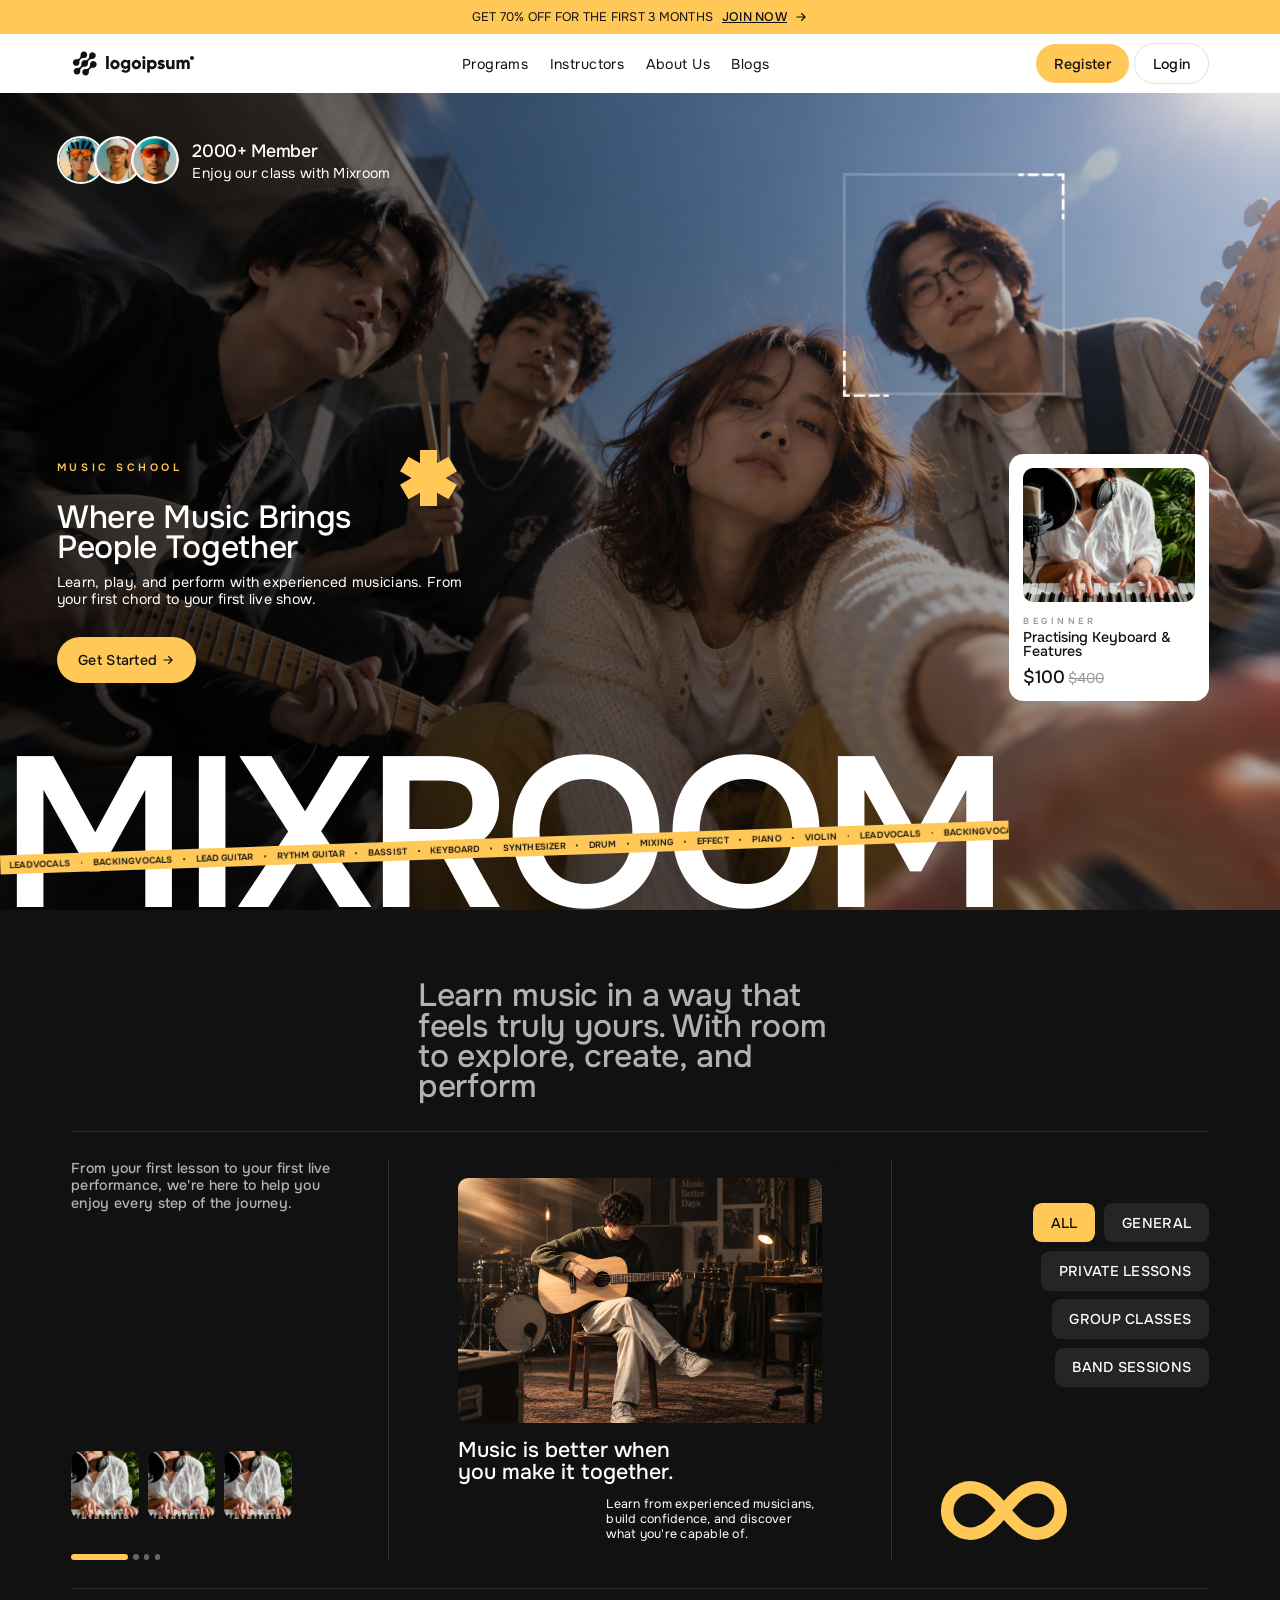
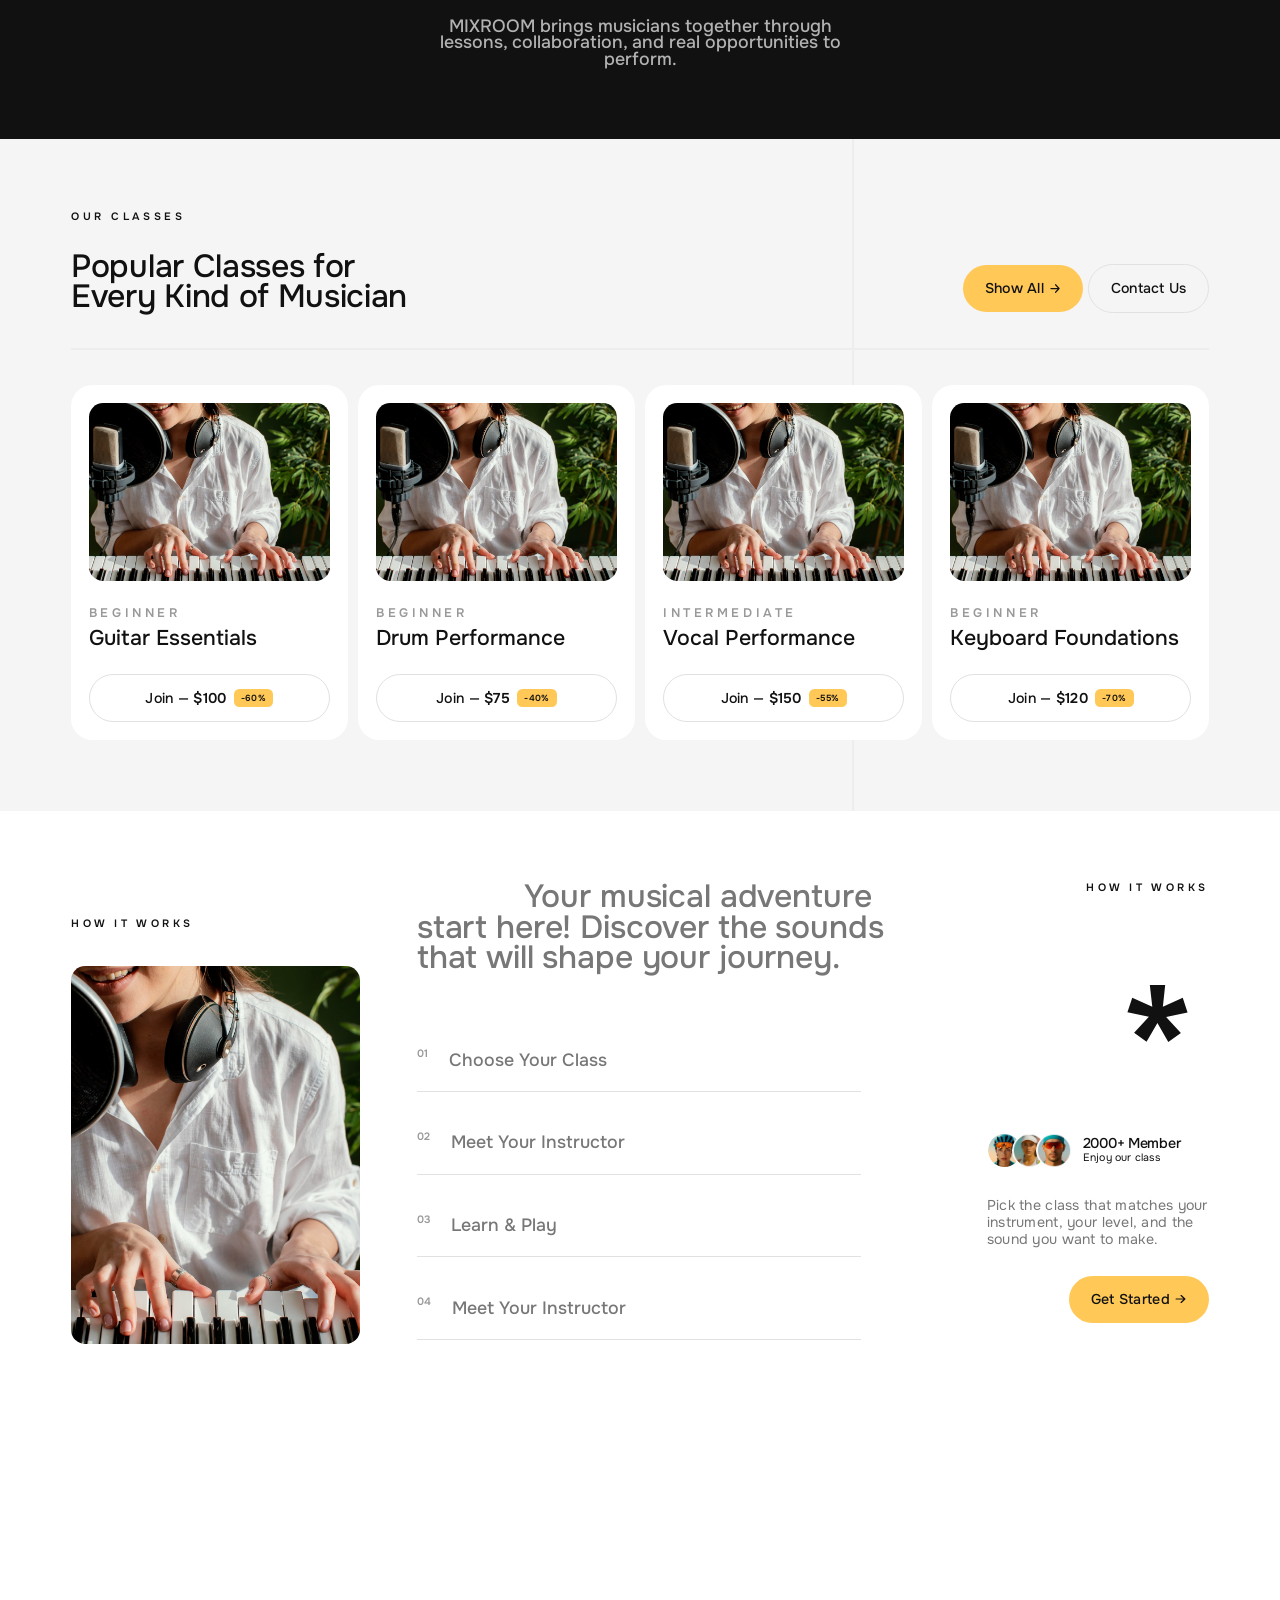
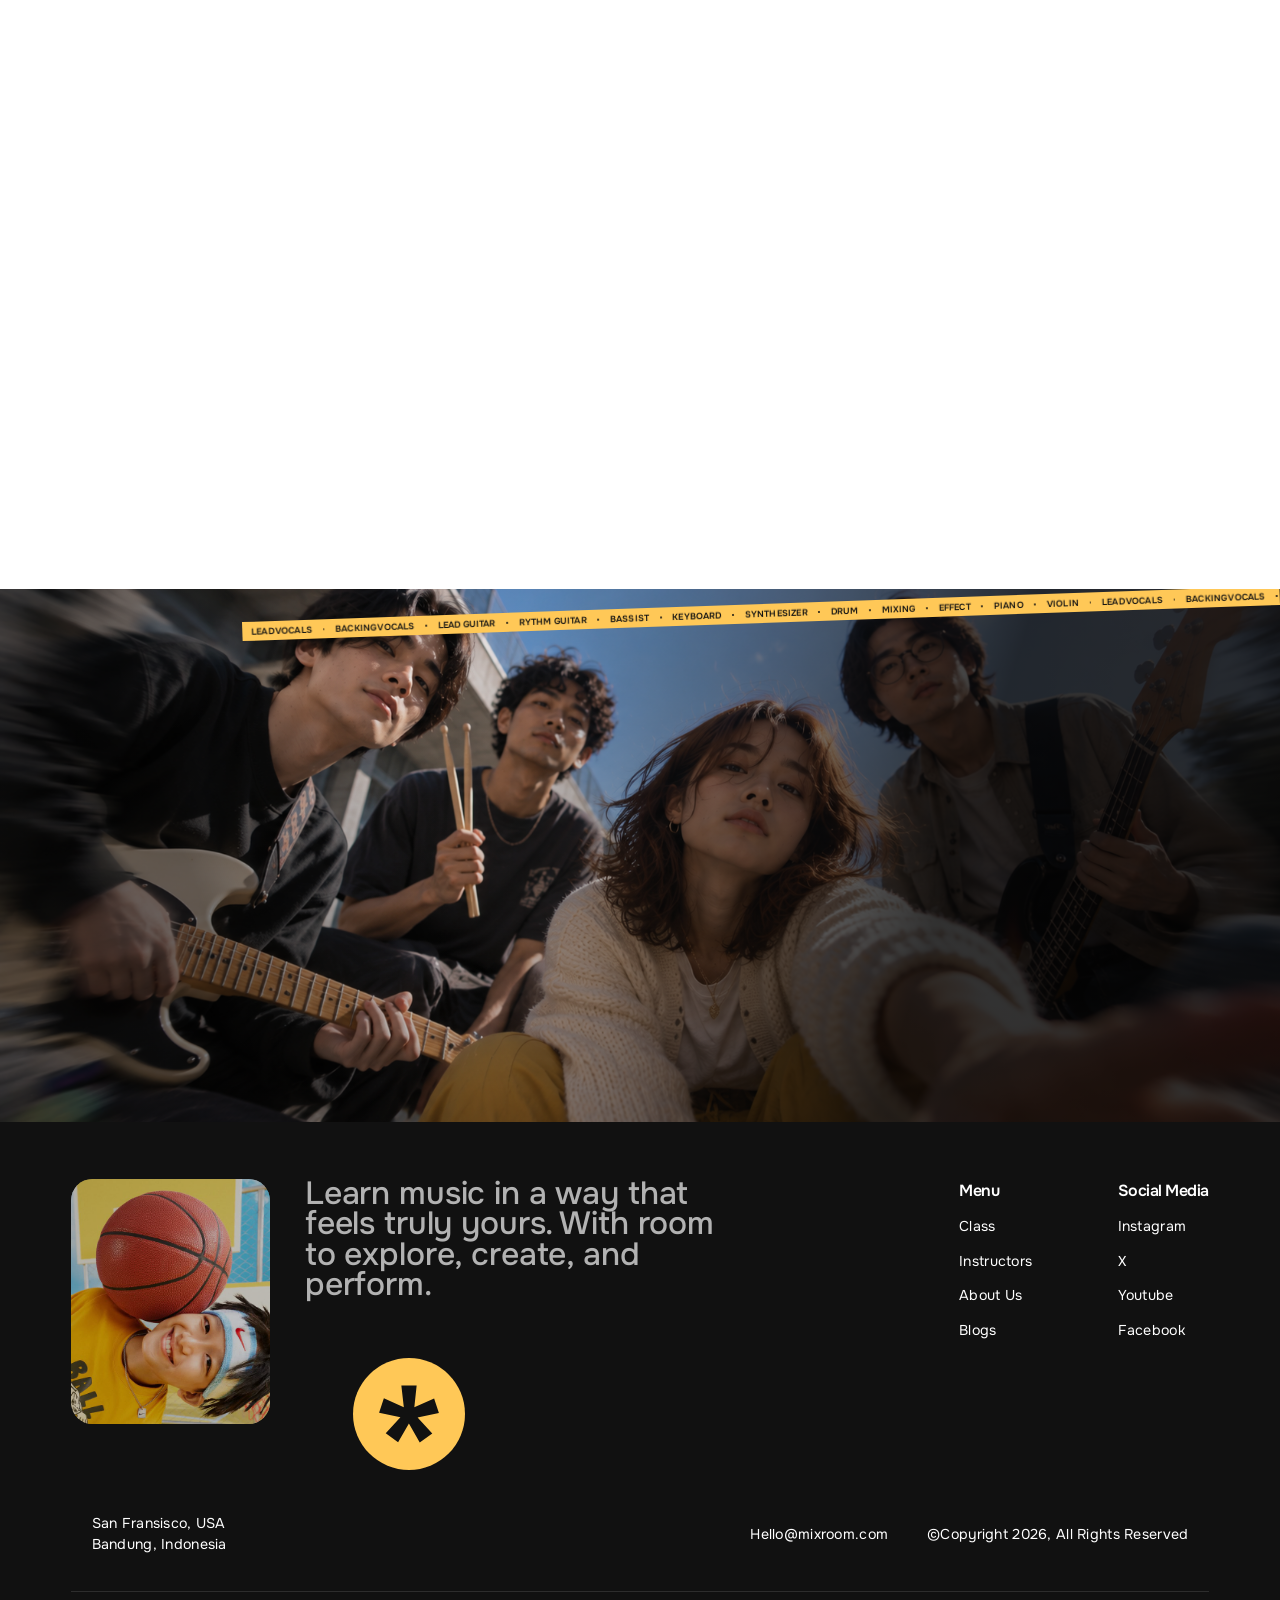
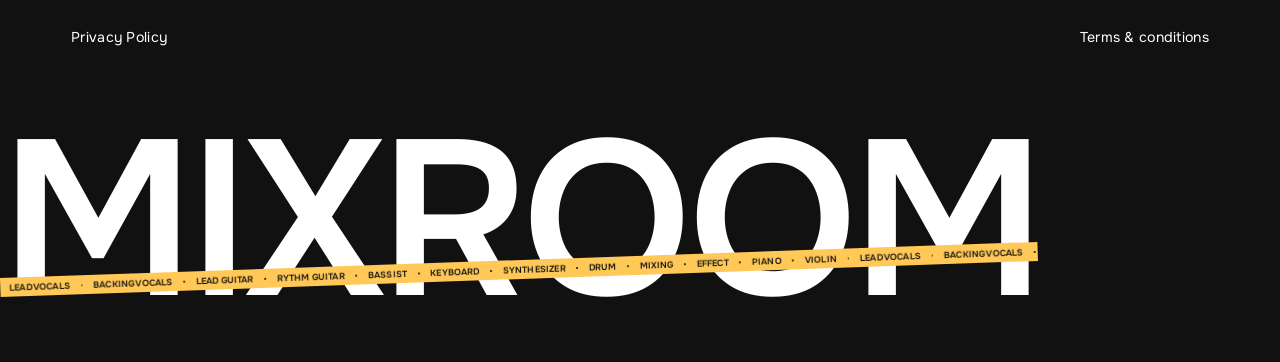
==== commit c829513c: "Add brand favicon (mark on yellow) to all pages + admin Co-Authored-By: Claude Opus 4.8 <noreply@ant" ====
--- a/index.html
+++ b/index.html
@@ -3,6 +3,7 @@
 <head>
 <meta charset="UTF-8" />
 <meta name="viewport" content="width=device-width, initial-scale=1.0" />
+<link rel="icon" type="image/svg+xml" href="assets/favicon.svg" />
 <title>Mixroom</title>
 <meta name="description" content="Mixroom — Where Music Brings People Together. Learn, play, and perform with experienced musicians." />
 <link rel="preconnect" href="https://fonts.googleapis.com" />
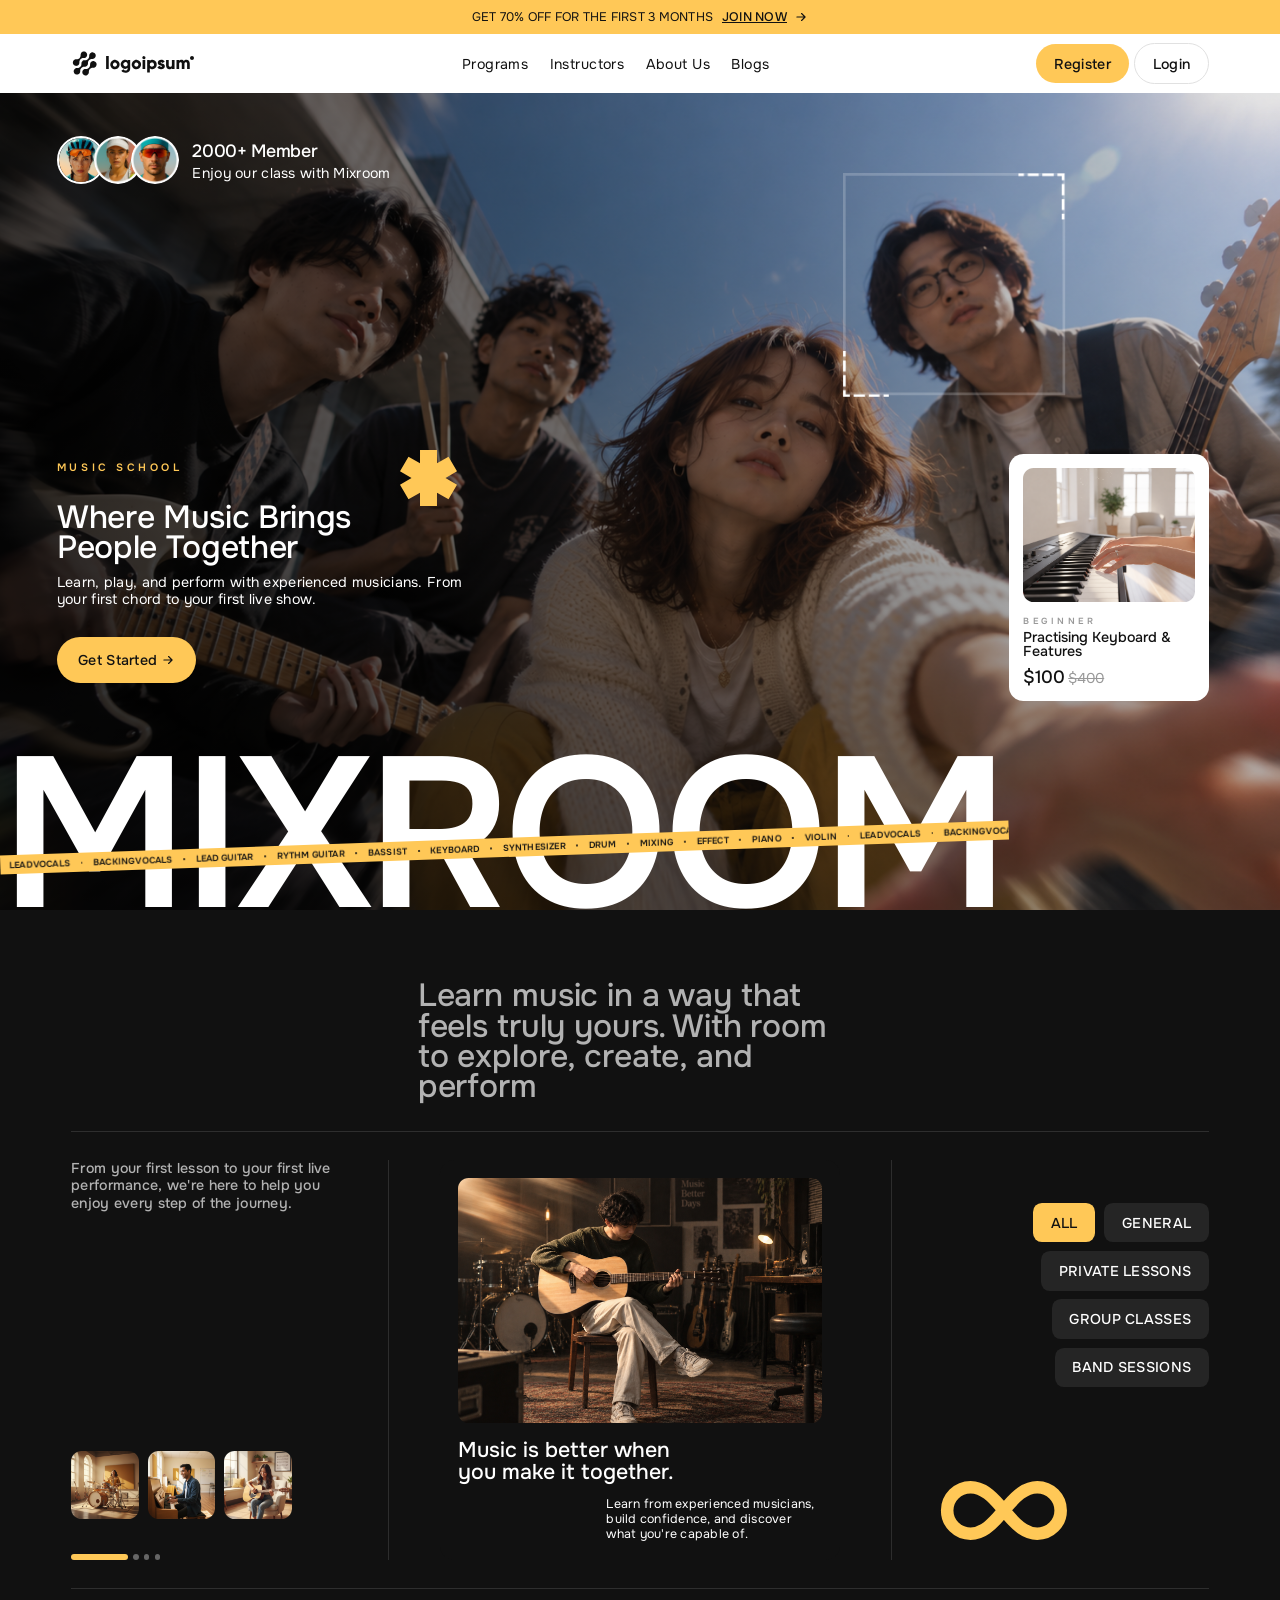
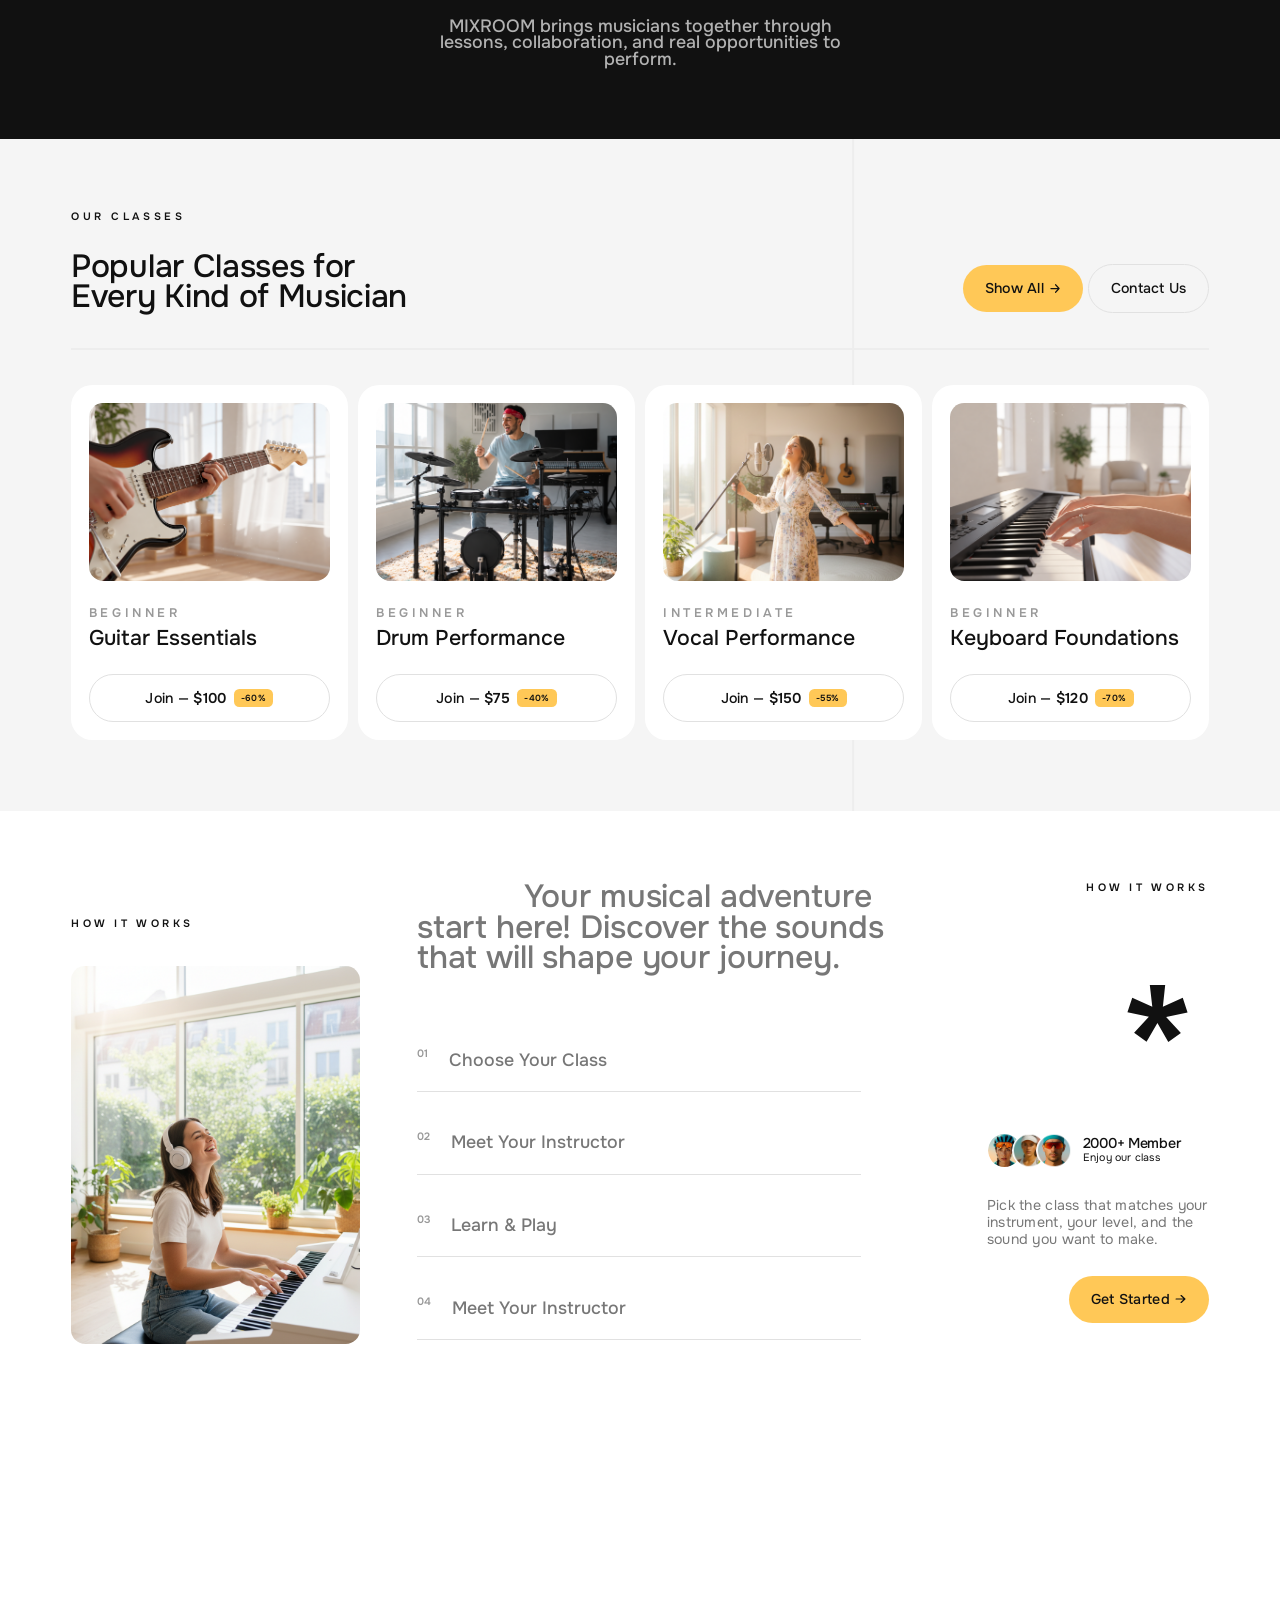
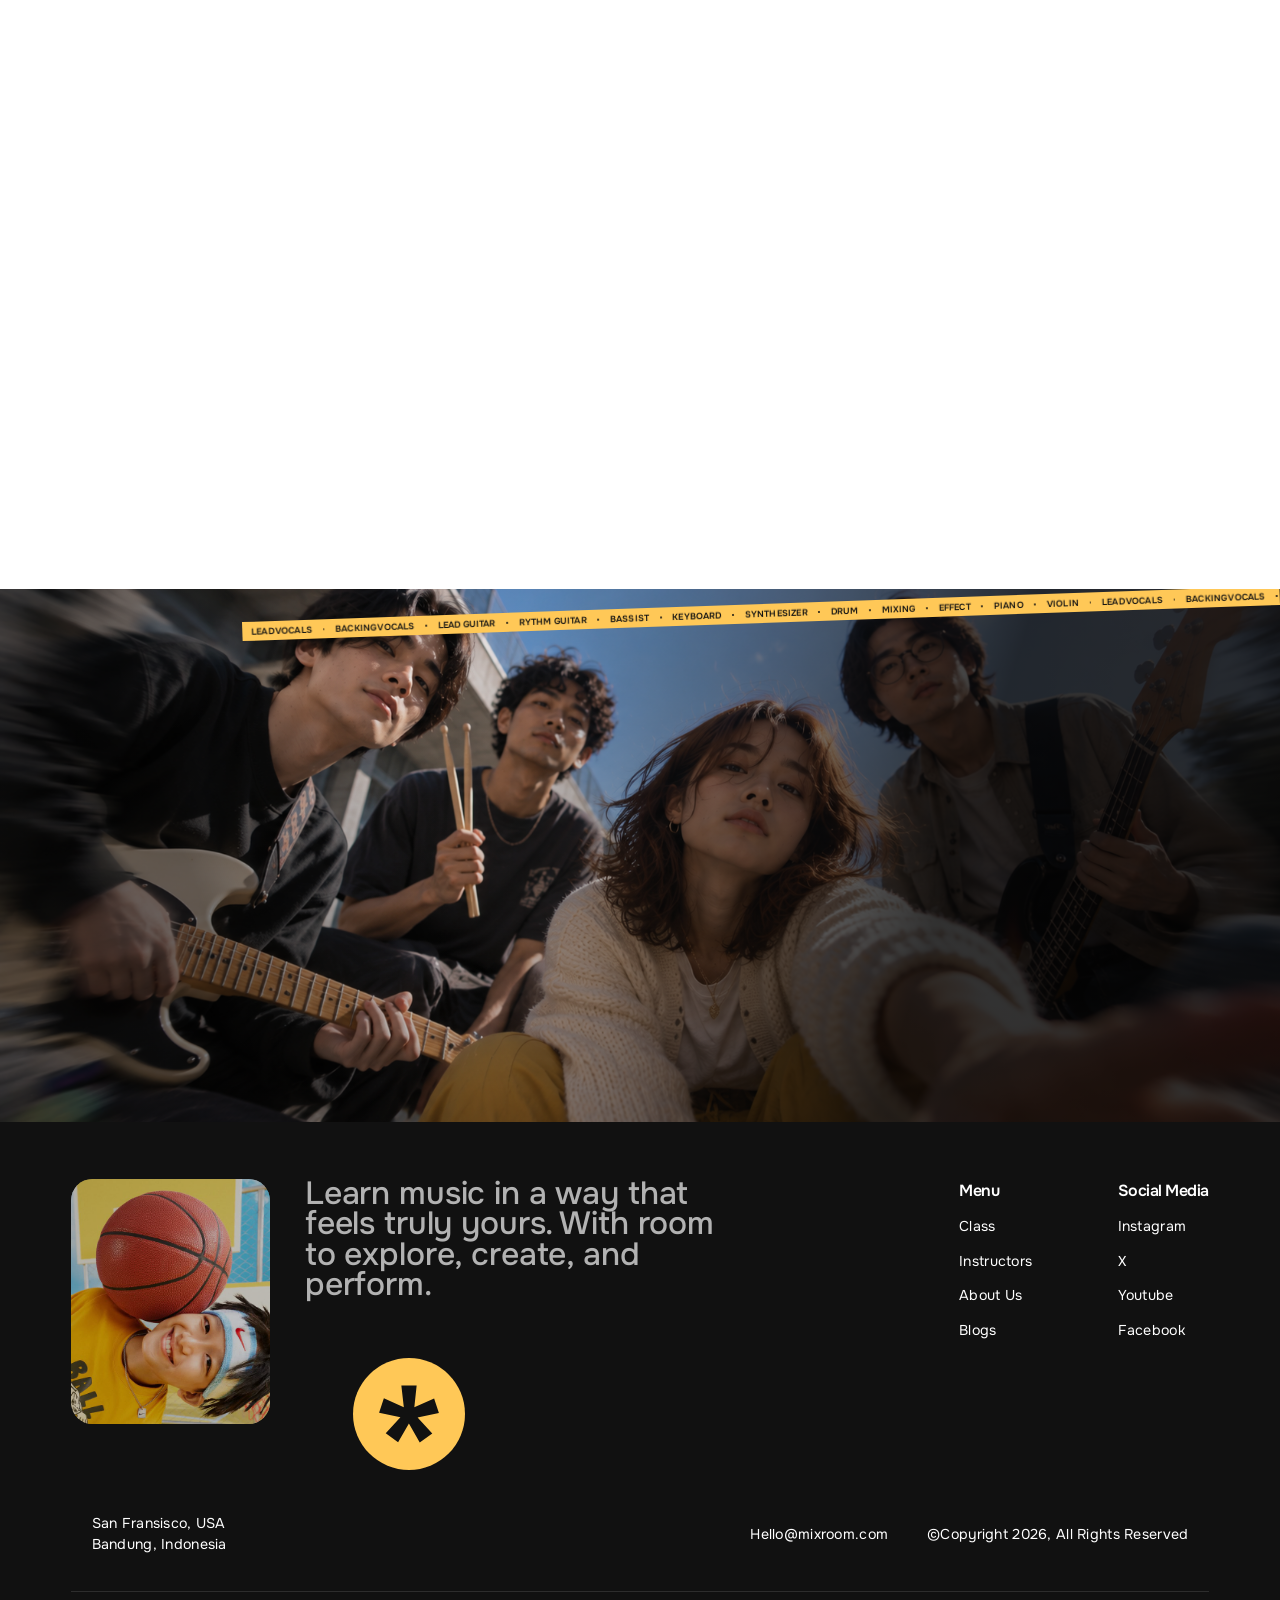
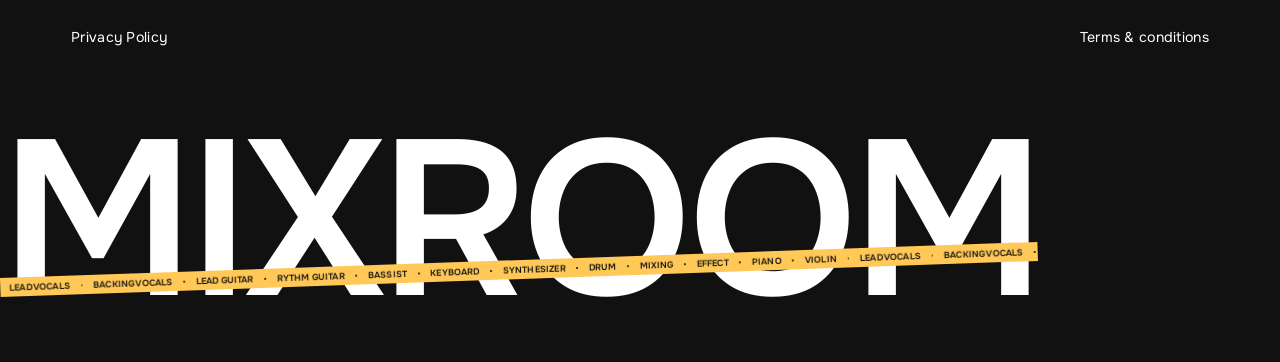
==== commit e8ff6ca5: "Match home images to Figma per slot (distinct, no repeats) Each Our Classes card now shows its own F" ====
--- a/index.html
+++ b/index.html
@@ -70,7 +70,7 @@
     </div>
 
     <div class="hero-card anim-card">
-      <div class="img"><img src="assets/rect-34624749.png" alt=""/></div>
+      <div class="img"><img src="assets/home-cls-keyboard.png" alt=""/></div>
       <div>
         <div class="lvl">BEGINNER</div>
         <div class="nm">Practising Keyboard &amp; Features</div>
@@ -93,9 +93,9 @@
         <div class="top">From your first lesson to your first live performance, we're here to help you enjoy every step of the journey.</div>
         <div class="lg-bottom">
           <div class="thumbs">
-            <div class="t"><img src="assets/rect-34624749.png" alt=""/></div>
-            <div class="t"><img src="assets/rect-34624749.png" alt=""/></div>
-            <div class="t"><img src="assets/rect-34624749.png" alt=""/></div>
+            <div class="t"><img src="assets/home-learn-2.png" alt=""/></div>
+            <div class="t"><img src="assets/home-learn-3.png" alt=""/></div>
+            <div class="t"><img src="assets/home-learn-4.png" alt=""/></div>
           </div>
           <div class="dots learn-dots"></div>
         </div>
@@ -103,8 +103,8 @@
       <div class="vr-dark"></div>
       <div class="learn-card">
         <div class="img learn-imgwrap">
-          <img src="assets/rect-34624750.png" alt="" class="learn-slide"/>
-          <img src="assets/rect-34624750.png" alt="" class="learn-slide learn-slide-b"/>
+          <img src="assets/home-learn-1.png" alt="" class="learn-slide"/>
+          <img src="assets/home-learn-1.png" alt="" class="learn-slide learn-slide-b"/>
         </div>
         <div style="display:flex;flex-direction:column;gap:16px;width:100%">
           <h3>Music is better when you make it together.</h3>
@@ -156,7 +156,7 @@
       <div class="how-left">
         <div class="how-a">
           <div class="kicker">HOW IT WORKS</div>
-          <div class="img"><img src="assets/rect-34624749.png" alt=""/></div>
+          <div class="img"><img src="assets/home-howitworks.png" alt=""/></div>
         </div>
         <div class="how-b">
           <h2>Your musical adventure start here! <span class="muted">Discover the sounds that will shape your journey.</span></h2>
